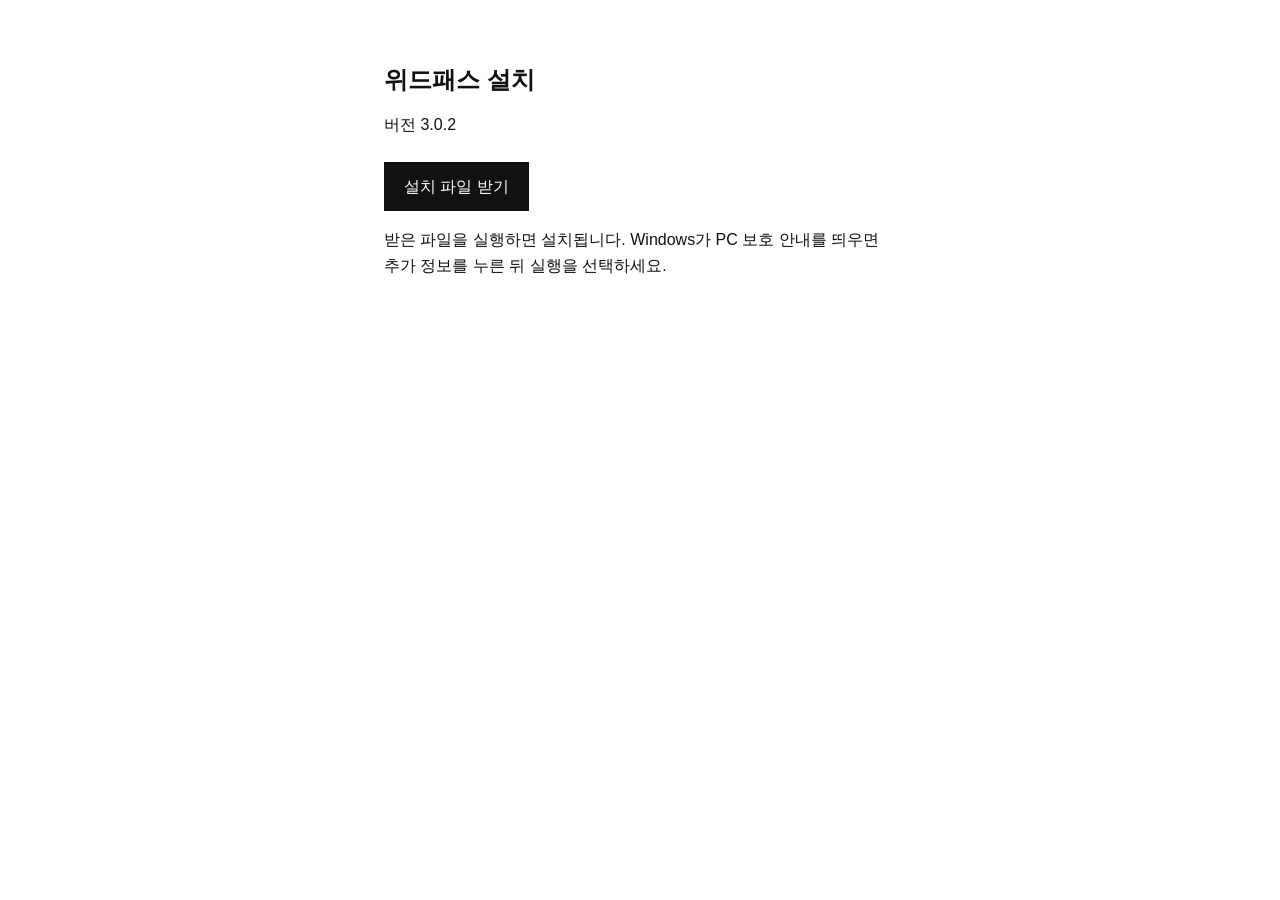
==== index.html @ 85d3529f "받는 사람은 설치 파일 버튼만 보게 한다. Co-authored-by: Cursor <cursoragent@cursor.com>" ====
<!DOCTYPE html>
<html lang="ko">
  <head>
    <meta charset="utf-8" />
    <meta name="viewport" content="width=device-width, initial-scale=1" />
    <title>위드패스 설치</title>
    <style>
      body {
        margin: 0;
        color: #111;
        background: #fff;
        font-family: "Malgun Gothic", sans-serif;
      }
      main {
        max-width: 32rem;
        margin: 4rem auto;
        padding: 0 1.25rem;
      }
      h1 {
        font-size: 1.5rem;
        font-weight: 700;
      }
      p {
        line-height: 1.6;
      }
      a.btn {
        display: inline-block;
        margin-top: 0.5rem;
        padding: 0.75rem 1.25rem;
        background: #111;
        color: #fff;
        text-decoration: none;
      }
    </style>
  </head>
  <body>
    <main>
      <h1>위드패스 설치</h1>
      <p id="ver">설치 파일을 확인하고 있습니다.</p>
      <p><a class="btn" id="download" hidden>설치 파일 받기</a></p>
      <p>
        받은 파일을 실행하면 설치됩니다. Windows가 PC 보호 안내를 띄우면 추가 정보를 누른 뒤
        실행을 선택하세요.
      </p>
    </main>
    <script>
      const fallback =
        "https://github.com/hee122086-del/weed-pass-releases/releases/download/v3.0.2/weed-pass-setup-3.0.2.exe";
      const link = document.getElementById("download");
      const ver = document.getElementById("ver");
      fetch("https://api.github.com/repos/hee122086-del/weed-pass-releases/releases/latest")
        .then((response) => response.json())
        .then((data) => {
          const exe = (data.assets || []).find((asset) => asset.name.toLowerCase().endsWith(".exe"));
          link.href = exe ? exe.browser_download_url : fallback;
          link.hidden = false;
          ver.textContent = data.tag_name
            ? "버전 " + data.tag_name.replace(/^v/, "")
            : "버전 3.0.2";
        })
        .catch(() => {
          link.href = fallback;
          link.hidden = false;
          ver.textContent = "버전 3.0.2";
        });
    </script>
  </body>
</html>
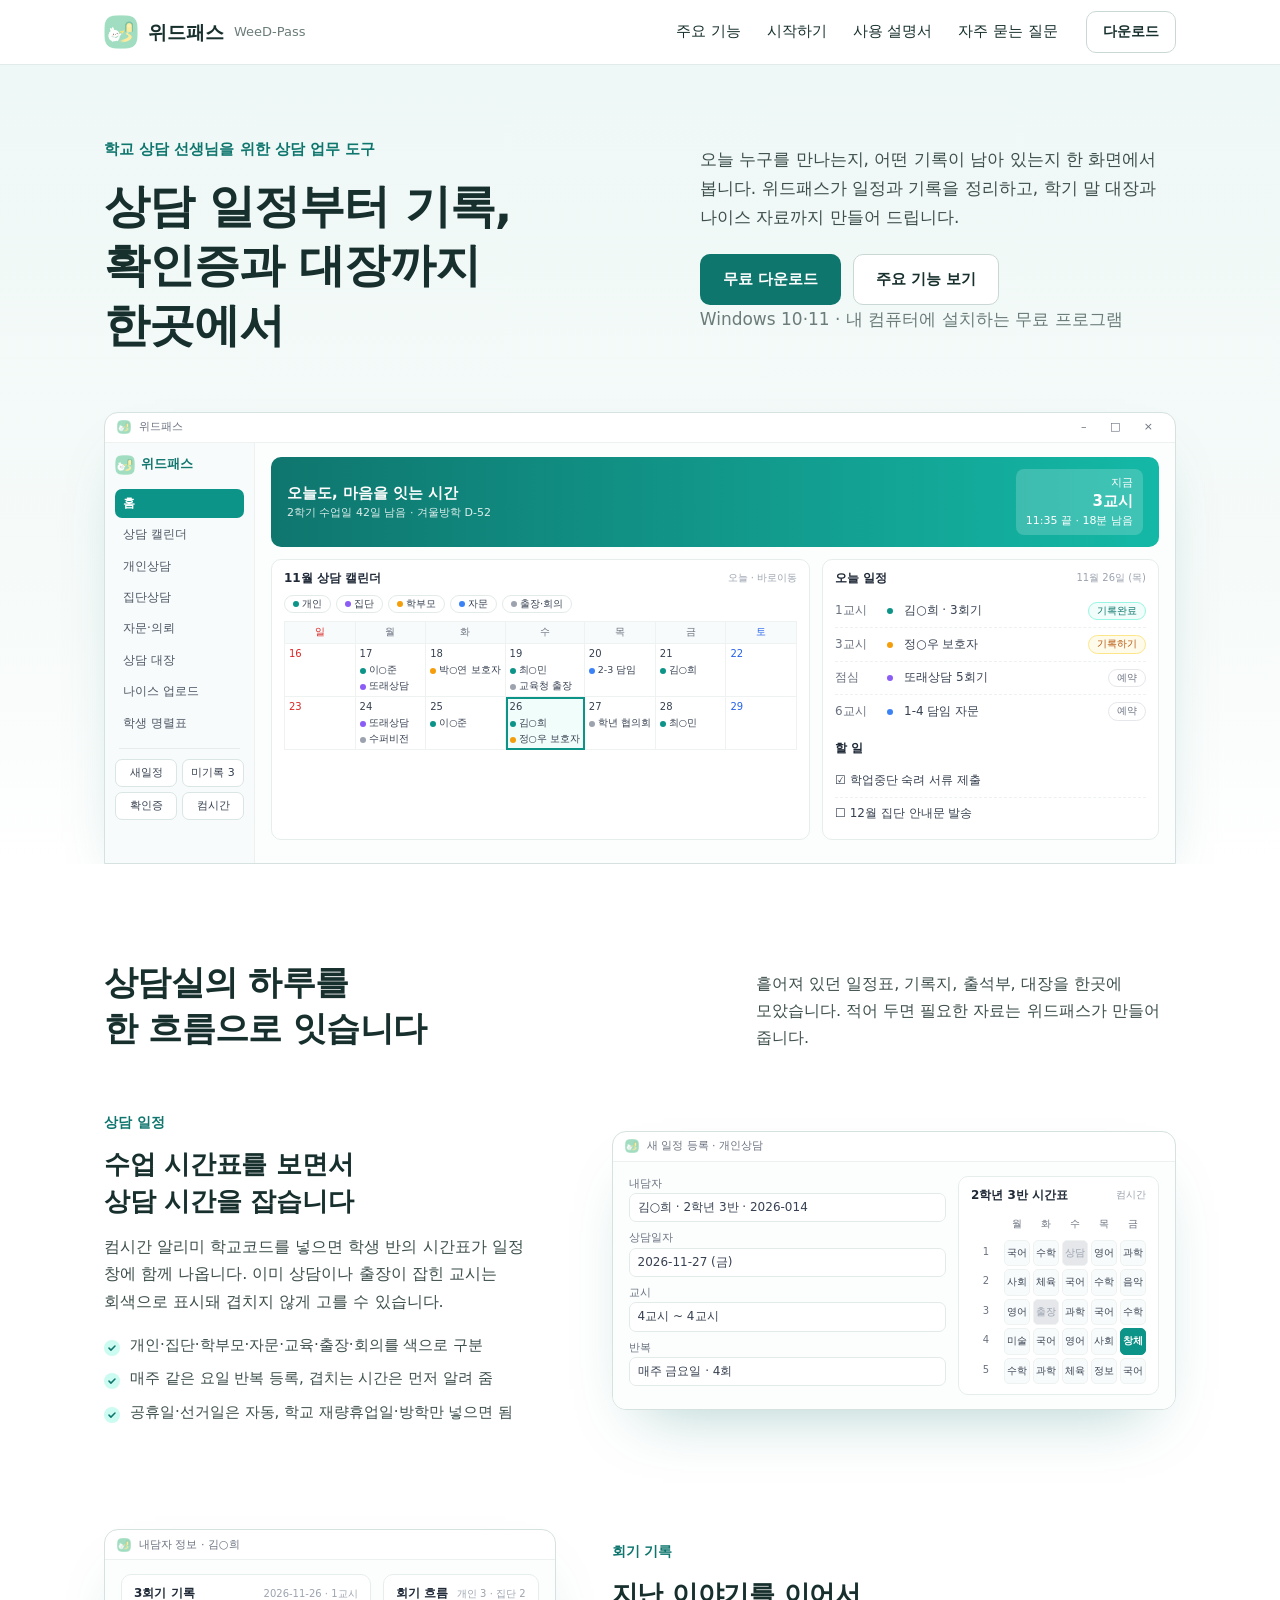
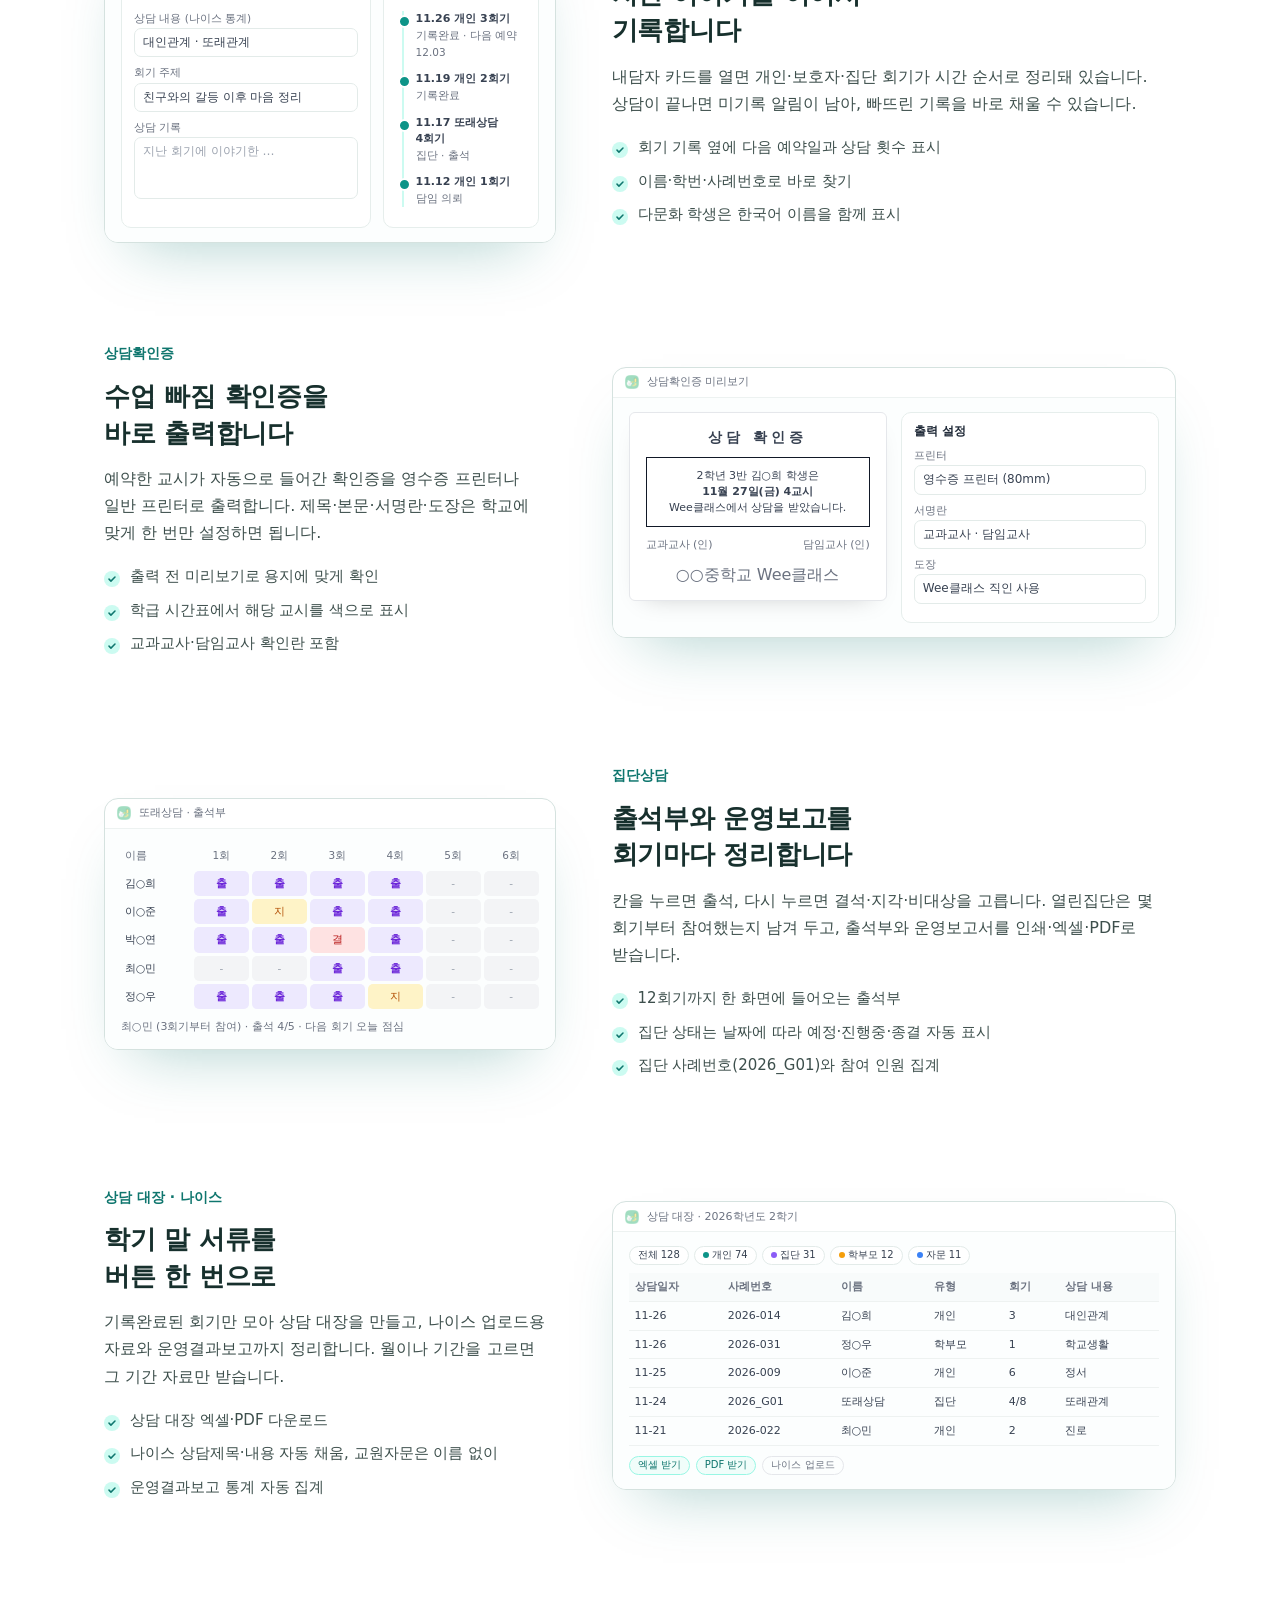
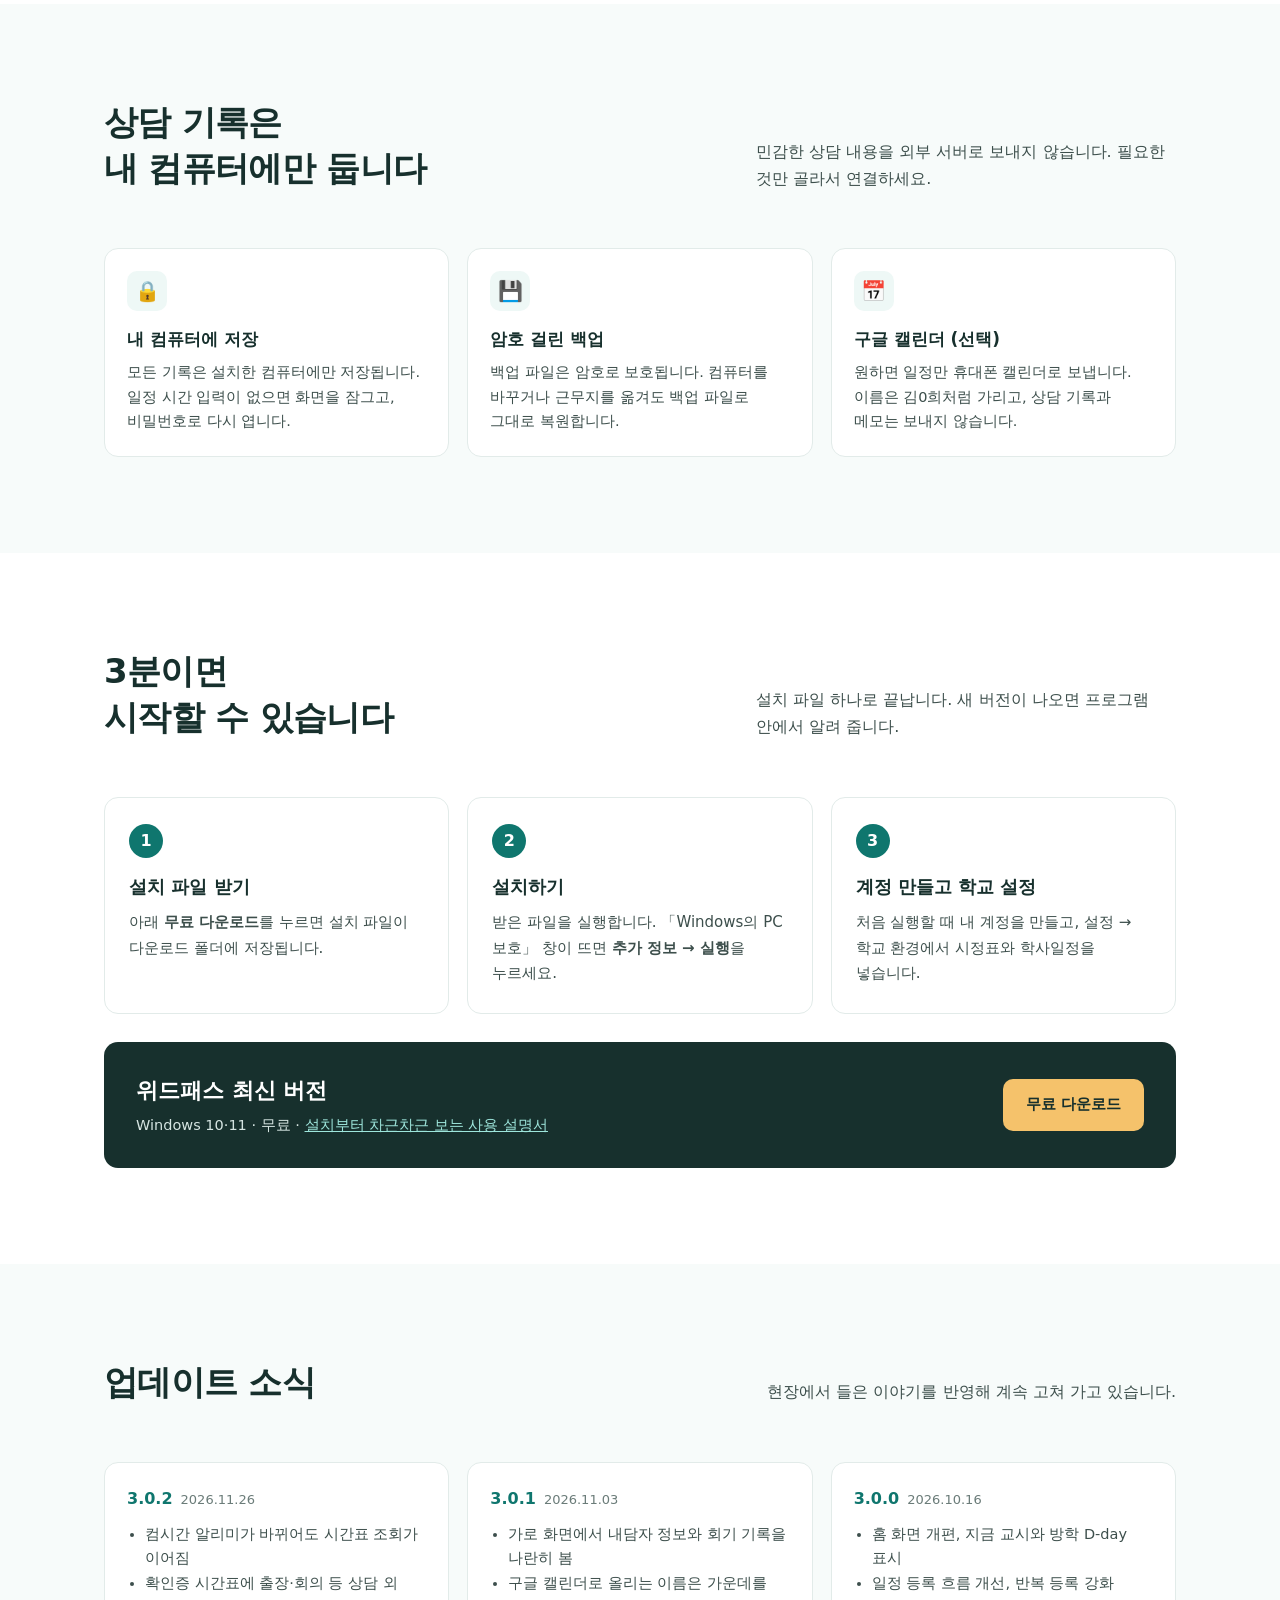
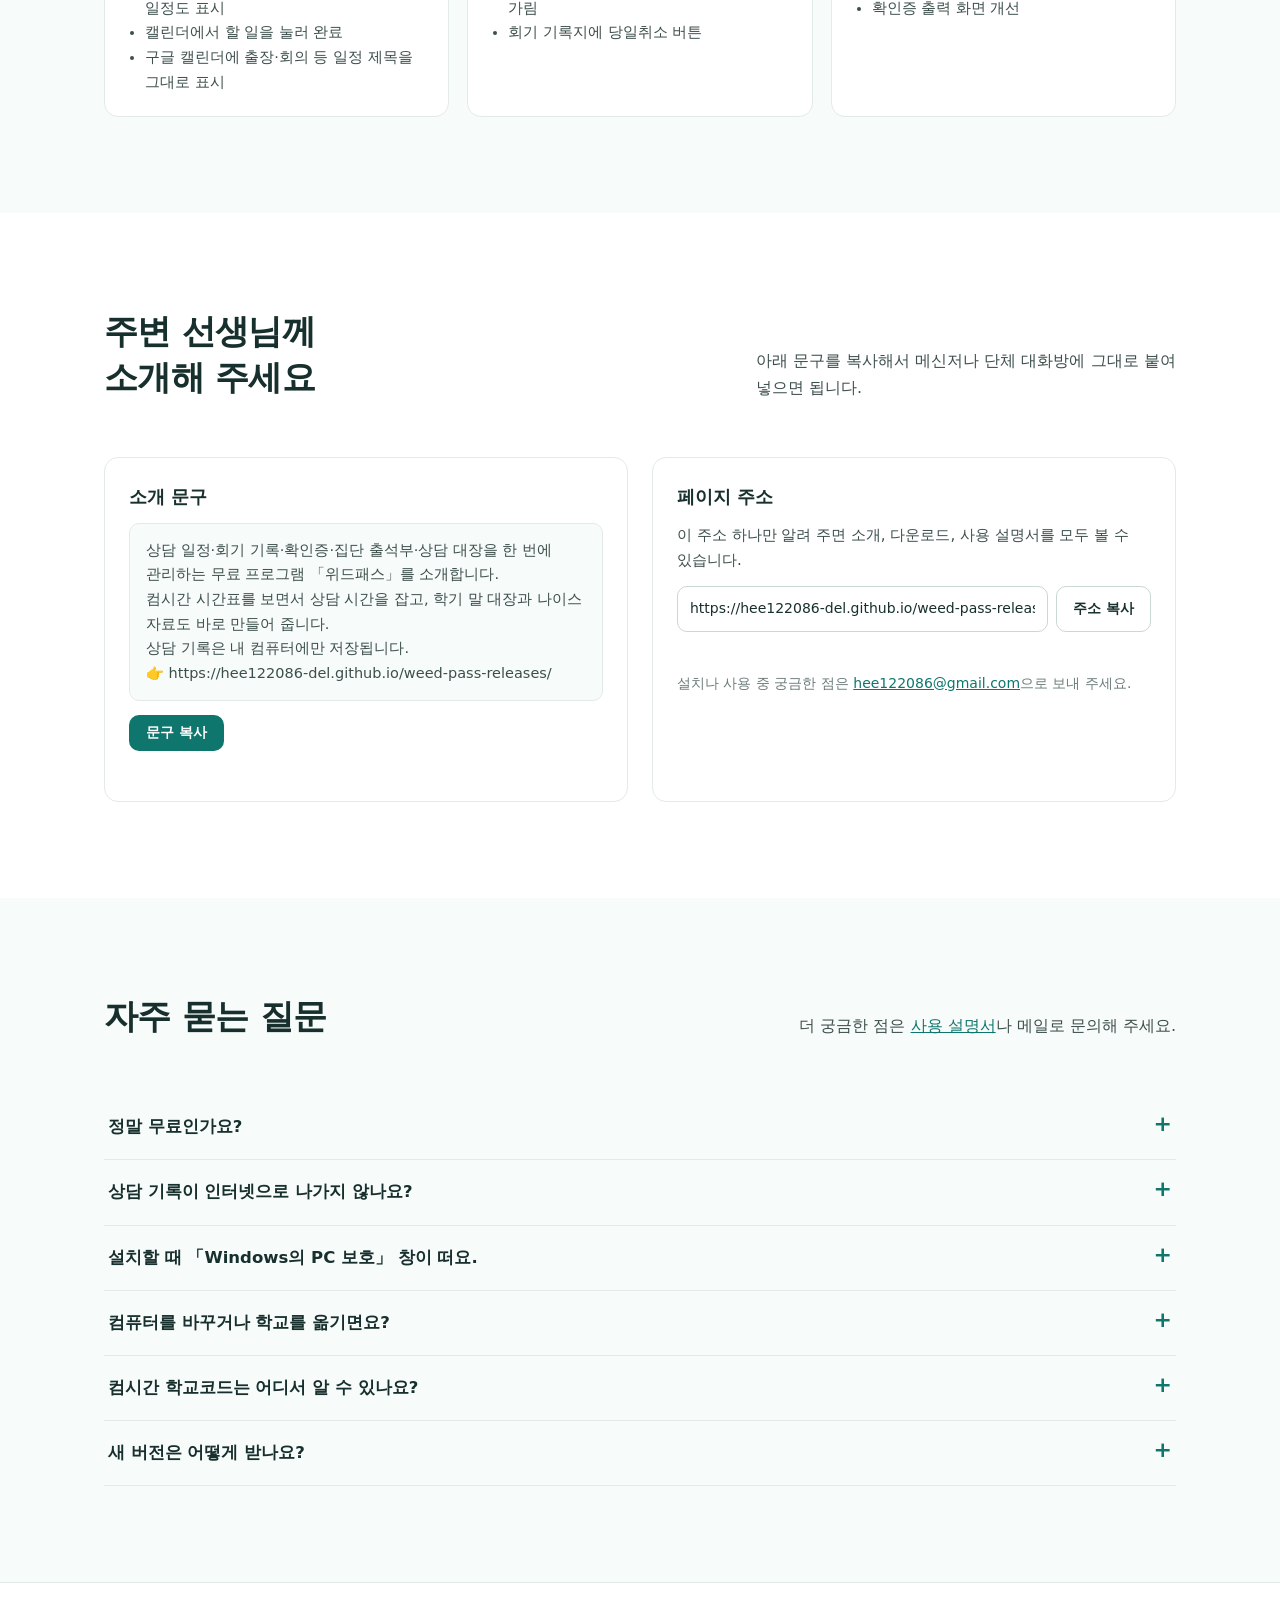
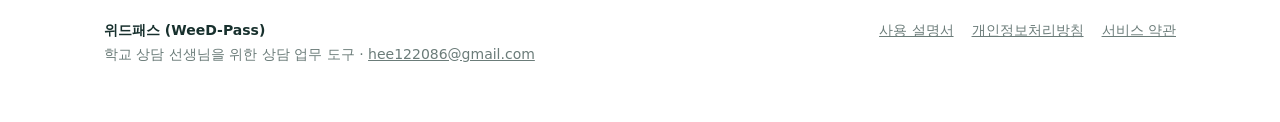
==== commit ae1d1428: "위드패스 소개 페이지와 사용 설명서 추가 주요 기능 소개, 시작하기, 최신 설치 파일 다운로드, 업데이트 소식, 홍보 문구 복사, 자주 묻는 질문을 담은 소개 페이지와 단계별 사용" ====
--- a/index.html
+++ b/index.html
@@ -3,66 +3,468 @@
   <head>
     <meta charset="utf-8" />
     <meta name="viewport" content="width=device-width, initial-scale=1" />
-    <title>위드패스 설치</title>
-    <style>
-      body {
-        margin: 0;
-        color: #111;
-        background: #fff;
-        font-family: "Malgun Gothic", sans-serif;
-      }
-      main {
-        max-width: 32rem;
-        margin: 4rem auto;
-        padding: 0 1.25rem;
-      }
-      h1 {
-        font-size: 1.5rem;
-        font-weight: 700;
-      }
-      p {
-        line-height: 1.6;
-      }
-      a.btn {
-        display: inline-block;
-        margin-top: 0.5rem;
-        padding: 0.75rem 1.25rem;
-        background: #111;
-        color: #fff;
-        text-decoration: none;
-      }
-    </style>
+    <title>위드패스 (WeeD-Pass) — 학교 상담 일정과 기록을 한곳에서</title>
+    <meta
+      name="description"
+      content="위드패스는 학교 상담 담당 교사를 위한 무료 데스크톱 프로그램입니다. 상담 일정, 회기 기록, 상담확인증, 집단상담 출석부, 상담 대장과 나이스 자료까지 내 컴퓨터에서 관리합니다."
+    />
+    <meta property="og:title" content="위드패스 — 학교 상담 일정과 기록을 한곳에서" />
+    <meta
+      property="og:description"
+      content="상담 일정부터 회기 기록, 확인증, 상담 대장까지. 학교 상담 선생님을 위한 무료 프로그램"
+    />
+    <meta property="og:image" content="assets/icon.png" />
+    <link rel="icon" href="assets/icon.png" />
+    <link rel="stylesheet" href="site.css" />
   </head>
   <body>
-    <main>
-      <h1>위드패스 설치</h1>
-      <p id="ver">설치 파일을 확인하고 있습니다.</p>
-      <p><a class="btn" id="download" hidden>설치 파일 받기</a></p>
-      <p>
-        받은 파일을 실행하면 설치됩니다. Windows가 PC 보호 안내를 띄우면 추가 정보를 누른 뒤
-        실행을 선택하세요.
-      </p>
-    </main>
-    <script>
-      const fallback =
-        "https://github.com/hee122086-del/weed-pass-releases/releases/download/v3.0.2/weed-pass-setup-3.0.2.exe";
-      const link = document.getElementById("download");
-      const ver = document.getElementById("ver");
-      fetch("https://api.github.com/repos/hee122086-del/weed-pass-releases/releases/latest")
-        .then((response) => response.json())
-        .then((data) => {
-          const exe = (data.assets || []).find((asset) => asset.name.toLowerCase().endsWith(".exe"));
-          link.href = exe ? exe.browser_download_url : fallback;
-          link.hidden = false;
-          ver.textContent = data.tag_name
-            ? "버전 " + data.tag_name.replace(/^v/, "")
-            : "버전 3.0.2";
-        })
-        .catch(() => {
-          link.href = fallback;
-          link.hidden = false;
-          ver.textContent = "버전 3.0.2";
-        });
-    </script>
+    <header class="nav">
+      <div class="wrap">
+        <a class="logo" href="#top"><img src="assets/icon.png" alt="" />위드패스 <small>WeeD-Pass</small></a>
+        <nav class="nav-links">
+          <a href="#features">주요 기능</a>
+          <a href="#start">시작하기</a>
+          <a href="guide.html">사용 설명서</a>
+          <a href="#faq">자주 묻는 질문</a>
+        </nav>
+        <a class="btn btn-line btn-sm" href="#start">다운로드</a>
+      </div>
+    </header>
+
+    <section class="hero" id="top">
+      <div class="wrap">
+        <div class="hero-grid">
+          <div>
+            <p class="eyebrow">학교 상담 선생님을 위한 상담 업무 도구</p>
+            <h1>상담 일정부터 기록,<br />확인증과 대장까지 한곳에서</h1>
+          </div>
+          <div class="hero-side">
+            <p>
+              오늘 누구를 만나는지, 어떤 기록이 남아 있는지 한 화면에서 봅니다. 위드패스가 일정과
+              기록을 정리하고, 학기 말 대장과 나이스 자료까지 만들어 드립니다.
+            </p>
+            <div class="hero-actions">
+              <a class="btn btn-primary js-download" href="#start">무료 다운로드</a>
+              <a class="btn btn-line" href="#features">주요 기능 보기</a>
+            </div>
+            <p class="hero-note"><span class="js-version">Windows 10·11</span> · 내 컴퓨터에 설치하는 무료 프로그램</p>
+          </div>
+        </div>
+
+        <div class="hero-shot">
+          <div class="window">
+            <div class="titlebar"><img src="assets/icon.png" alt="" />위드패스<span class="dots">– □ ×</span></div>
+            <div class="app">
+              <aside class="side">
+                <div class="brand"><img src="assets/icon.png" alt="" />위드패스</div>
+                <div class="item on">홈</div>
+                <div class="item">상담 캘린더</div>
+                <div class="item">개인상담</div>
+                <div class="item">집단상담</div>
+                <div class="item">자문·의뢰</div>
+                <div class="item">상담 대장</div>
+                <div class="item">나이스 업로드</div>
+                <div class="item">학생 명렬표</div>
+                <div class="sep"></div>
+                <div class="quick"><span>새일정</span><span>미기록 3</span><span>확인증</span><span>컴시간</span></div>
+              </aside>
+              <div class="main">
+                <div class="banner">
+                  <div>
+                    <b>오늘도, 마음을 잇는 시간</b>
+                    <div style="opacity: 0.85; font-size: 11px">2학기 수업일 42일 남음 · 겨울방학 D-52</div>
+                  </div>
+                  <div class="now">지금 <strong>3교시</strong>11:35 끝 · 18분 남음</div>
+                </div>
+                <div class="cols">
+                  <div class="card">
+                    <h4>11월 상담 캘린더 <small>오늘 · 바로이동</small></h4>
+                    <div class="chips">
+                      <span><i class="dot d-ind"></i>개인</span><span><i class="dot d-grp"></i>집단</span>
+                      <span><i class="dot d-par"></i>학부모</span><span><i class="dot d-con"></i>자문</span>
+                      <span><i class="dot d-etc"></i>출장·회의</span>
+                    </div>
+                    <div class="cal">
+                      <div class="head sun">일</div><div class="head">월</div><div class="head">화</div><div class="head">수</div><div class="head">목</div><div class="head">금</div><div class="head sat">토</div>
+                      <div class="sun">16</div>
+                      <div>17<span class="ev"><i class="dot d-ind"></i>이○준</span><span class="ev"><i class="dot d-grp"></i>또래상담</span></div>
+                      <div>18<span class="ev"><i class="dot d-par"></i>박○연 보호자</span></div>
+                      <div>19<span class="ev"><i class="dot d-ind"></i>최○민</span><span class="ev"><i class="dot d-etc"></i>교육청 출장</span></div>
+                      <div>20<span class="ev"><i class="dot d-con"></i>2-3 담임</span></div>
+                      <div>21<span class="ev"><i class="dot d-ind"></i>김○희</span></div>
+                      <div class="sat">22</div>
+                      <div class="sun">23</div>
+                      <div>24<span class="ev"><i class="dot d-grp"></i>또래상담</span><span class="ev"><i class="dot d-etc"></i>수퍼비전</span></div>
+                      <div>25<span class="ev"><i class="dot d-ind"></i>이○준</span></div>
+                      <div class="today">26<span class="ev"><i class="dot d-ind"></i>김○희</span><span class="ev"><i class="dot d-par"></i>정○우 보호자</span></div>
+                      <div>27<span class="ev"><i class="dot d-etc"></i>학년 협의회</span></div>
+                      <div>28<span class="ev"><i class="dot d-ind"></i>최○민</span></div>
+                      <div class="sat">29</div>
+                    </div>
+                  </div>
+                  <div class="card">
+                    <h4>오늘 일정 <small>11월 26일 (목)</small></h4>
+                    <ul class="list">
+                      <li><span class="time">1교시</span><i class="dot d-ind"></i>김○희 · 3회기<span class="tag done">기록완료</span></li>
+                      <li><span class="time">3교시</span><i class="dot d-par"></i>정○우 보호자<span class="tag todo">기록하기</span></li>
+                      <li><span class="time">점심</span><i class="dot d-grp"></i>또래상담 5회기<span class="tag plan">예약</span></li>
+                      <li><span class="time">6교시</span><i class="dot d-con"></i>1-4 담임 자문<span class="tag plan">예약</span></li>
+                    </ul>
+                    <h4 style="margin-top: 12px">할 일</h4>
+                    <ul class="list">
+                      <li>☑ 학업중단 숙려 서류 제출</li>
+                      <li>☐ 12월 집단 안내문 발송</li>
+                    </ul>
+                  </div>
+                </div>
+              </div>
+            </div>
+          </div>
+        </div>
+      </div>
+    </section>
+
+    <section class="section" id="features">
+      <div class="wrap">
+        <div class="section-head">
+          <h2>상담실의 하루를<br />한 흐름으로 잇습니다</h2>
+          <p>흩어져 있던 일정표, 기록지, 출석부, 대장을 한곳에 모았습니다. 적어 두면 필요한 자료는 위드패스가 만들어 줍니다.</p>
+        </div>
+
+        <div class="feature">
+          <div>
+            <span class="kicker">상담 일정</span>
+            <h3>수업 시간표를 보면서<br />상담 시간을 잡습니다</h3>
+            <p>컴시간 알리미 학교코드를 넣으면 학생 반의 시간표가 일정 창에 함께 나옵니다. 이미 상담이나 출장이 잡힌 교시는 회색으로 표시돼 겹치지 않게 고를 수 있습니다.</p>
+            <ul class="checks">
+              <li>개인·집단·학부모·자문·교육·출장·회의를 색으로 구분</li>
+              <li>매주 같은 요일 반복 등록, 겹치는 시간은 먼저 알려 줌</li>
+              <li>공휴일·선거일은 자동, 학교 재량휴업일·방학만 넣으면 됨</li>
+            </ul>
+          </div>
+          <div class="window rounded">
+            <div class="titlebar"><img src="assets/icon.png" alt="" />새 일정 등록 · 개인상담</div>
+            <div class="main">
+              <div class="cols">
+                <div>
+                  <div class="field"><label>내담자</label><div>김○희 · 2학년 3반 · 2026-014</div></div>
+                  <div class="field"><label>상담일자</label><div>2026-11-27 (금)</div></div>
+                  <div class="field"><label>교시</label><div>4교시 ~ 4교시</div></div>
+                  <div class="field"><label>반복</label><div>매주 금요일 · 4회</div></div>
+                </div>
+                <div class="card">
+                  <h4>2학년 3반 시간표 <small>컴시간</small></h4>
+                  <div class="tt">
+                    <div class="h"></div><div class="h">월</div><div class="h">화</div><div class="h">수</div><div class="h">목</div><div class="h">금</div>
+                    <div class="h">1</div><div>국어</div><div>수학</div><div class="busy">상담</div><div>영어</div><div>과학</div>
+                    <div class="h">2</div><div>사회</div><div>체육</div><div>국어</div><div>수학</div><div>음악</div>
+                    <div class="h">3</div><div>영어</div><div class="busy">출장</div><div>과학</div><div>국어</div><div>수학</div>
+                    <div class="h">4</div><div>미술</div><div>국어</div><div>영어</div><div>사회</div><div class="pick">창체</div>
+                    <div class="h">5</div><div>수학</div><div>과학</div><div>체육</div><div>정보</div><div>국어</div>
+                  </div>
+                </div>
+              </div>
+            </div>
+          </div>
+        </div>
+
+        <div class="feature flip">
+          <div>
+            <span class="kicker">회기 기록</span>
+            <h3>지난 이야기를 이어서<br />기록합니다</h3>
+            <p>내담자 카드를 열면 개인·보호자·집단 회기가 시간 순서로 정리돼 있습니다. 상담이 끝나면 미기록 알림이 남아, 빠뜨린 기록을 바로 채울 수 있습니다.</p>
+            <ul class="checks">
+              <li>회기 기록 옆에 다음 예약일과 상담 횟수 표시</li>
+              <li>이름·학번·사례번호로 바로 찾기</li>
+              <li>다문화 학생은 한국어 이름을 함께 표시</li>
+            </ul>
+          </div>
+          <div class="window rounded">
+            <div class="titlebar"><img src="assets/icon.png" alt="" />내담자 정보 · 김○희</div>
+            <div class="main">
+              <div class="cols">
+                <div class="card">
+                  <h4>3회기 기록 <small>2026-11-26 · 1교시</small></h4>
+                  <div class="field"><label>상담 내용 (나이스 통계)</label><div>대인관계 · 또래관계</div></div>
+                  <div class="field"><label>회기 주제</label><div>친구와의 갈등 이후 마음 정리</div></div>
+                  <div class="field"><label>상담 기록</label><div class="tall">지난 회기에 이야기한 …</div></div>
+                </div>
+                <div class="card">
+                  <h4>회기 흐름 <small>개인 3 · 집단 2</small></h4>
+                  <div class="timeline">
+                    <div><b>11.26 개인 3회기</b><span>기록완료 · 다음 예약 12.03</span></div>
+                    <div><b>11.19 개인 2회기</b><span>기록완료</span></div>
+                    <div><b>11.17 또래상담 4회기</b><span>집단 · 출석</span></div>
+                    <div><b>11.12 개인 1회기</b><span>담임 의뢰</span></div>
+                  </div>
+                </div>
+              </div>
+            </div>
+          </div>
+        </div>
+
+        <div class="feature">
+          <div>
+            <span class="kicker">상담확인증</span>
+            <h3>수업 빠짐 확인증을<br />바로 출력합니다</h3>
+            <p>예약한 교시가 자동으로 들어간 확인증을 영수증 프린터나 일반 프린터로 출력합니다. 제목·본문·서명란·도장은 학교에 맞게 한 번만 설정하면 됩니다.</p>
+            <ul class="checks">
+              <li>출력 전 미리보기로 용지에 맞게 확인</li>
+              <li>학급 시간표에서 해당 교시를 색으로 표시</li>
+              <li>교과교사·담임교사 확인란 포함</li>
+            </ul>
+          </div>
+          <div class="window rounded">
+            <div class="titlebar"><img src="assets/icon.png" alt="" />상담확인증 미리보기</div>
+            <div class="main" style="display: grid; grid-template-columns: 1fr 1fr; gap: 14px; align-items: start">
+              <div class="slip">
+                <h5>상담 확인증</h5>
+                <div class="box">2학년 3반 김○희 학생은<br /><b>11월 27일(금) 4교시</b><br />Wee클래스에서 상담을 받았습니다.</div>
+                <div class="sign"><span>교과교사 (인)</span><span>담임교사 (인)</span></div>
+                <p style="margin: 10px 0 0; text-align: center; color: #6b7280">○○중학교 Wee클래스</p>
+              </div>
+              <div class="card">
+                <h4>출력 설정</h4>
+                <div class="field"><label>프린터</label><div>영수증 프린터 (80mm)</div></div>
+                <div class="field"><label>서명란</label><div>교과교사 · 담임교사</div></div>
+                <div class="field"><label>도장</label><div>Wee클래스 직인 사용</div></div>
+              </div>
+            </div>
+          </div>
+        </div>
+
+        <div class="feature flip">
+          <div>
+            <span class="kicker">집단상담</span>
+            <h3>출석부와 운영보고를<br />회기마다 정리합니다</h3>
+            <p>칸을 누르면 출석, 다시 누르면 결석·지각·비대상을 고릅니다. 열린집단은 몇 회기부터 참여했는지 남겨 두고, 출석부와 운영보고서를 인쇄·엑셀·PDF로 받습니다.</p>
+            <ul class="checks">
+              <li>12회기까지 한 화면에 들어오는 출석부</li>
+              <li>집단 상태는 날짜에 따라 예정·진행중·종결 자동 표시</li>
+              <li>집단 사례번호(2026_G01)와 참여 인원 집계</li>
+            </ul>
+          </div>
+          <div class="window rounded">
+            <div class="titlebar"><img src="assets/icon.png" alt="" />또래상담 · 출석부</div>
+            <div class="main">
+              <div class="att">
+                <div class="n hd">이름</div><div class="hd">1회</div><div class="hd">2회</div><div class="hd">3회</div><div class="hd">4회</div><div class="hd">5회</div><div class="hd">6회</div>
+                <div class="n">김○희</div><div class="o">출</div><div class="o">출</div><div class="o">출</div><div class="o">출</div><div class="e">-</div><div class="e">-</div>
+                <div class="n">이○준</div><div class="o">출</div><div class="l">지</div><div class="o">출</div><div class="o">출</div><div class="e">-</div><div class="e">-</div>
+                <div class="n">박○연</div><div class="o">출</div><div class="o">출</div><div class="x">결</div><div class="o">출</div><div class="e">-</div><div class="e">-</div>
+                <div class="n">최○민</div><div class="e">-</div><div class="e">-</div><div class="o">출</div><div class="o">출</div><div class="e">-</div><div class="e">-</div>
+                <div class="n">정○우</div><div class="o">출</div><div class="o">출</div><div class="o">출</div><div class="l">지</div><div class="e">-</div><div class="e">-</div>
+              </div>
+              <p style="margin: 10px 0 0; color: #6b7280; font-size: 11px">최○민 (3회기부터 참여) · 출석 4/5 · 다음 회기 오늘 점심</p>
+            </div>
+          </div>
+        </div>
+
+        <div class="feature">
+          <div>
+            <span class="kicker">상담 대장 · 나이스</span>
+            <h3>학기 말 서류를<br />버튼 한 번으로</h3>
+            <p>기록완료된 회기만 모아 상담 대장을 만들고, 나이스 업로드용 자료와 운영결과보고까지 정리합니다. 월이나 기간을 고르면 그 기간 자료만 받습니다.</p>
+            <ul class="checks">
+              <li>상담 대장 엑셀·PDF 다운로드</li>
+              <li>나이스 상담제목·내용 자동 채움, 교원자문은 이름 없이</li>
+              <li>운영결과보고 통계 자동 집계</li>
+            </ul>
+          </div>
+          <div class="window rounded">
+            <div class="titlebar"><img src="assets/icon.png" alt="" />상담 대장 · 2026학년도 2학기</div>
+            <div class="main">
+              <div class="chips"><span>전체 128</span><span><i class="dot d-ind"></i>개인 74</span><span><i class="dot d-grp"></i>집단 31</span><span><i class="dot d-par"></i>학부모 12</span><span><i class="dot d-con"></i>자문 11</span></div>
+              <table class="table">
+                <thead><tr><th>상담일자</th><th>사례번호</th><th>이름</th><th>유형</th><th>회기</th><th>상담 내용</th></tr></thead>
+                <tbody>
+                  <tr><td>11-26</td><td>2026-014</td><td>김○희</td><td>개인</td><td>3</td><td>대인관계</td></tr>
+                  <tr><td>11-26</td><td>2026-031</td><td>정○우</td><td>학부모</td><td>1</td><td>학교생활</td></tr>
+                  <tr><td>11-25</td><td>2026-009</td><td>이○준</td><td>개인</td><td>6</td><td>정서</td></tr>
+                  <tr><td>11-24</td><td>2026_G01</td><td>또래상담</td><td>집단</td><td>4/8</td><td>또래관계</td></tr>
+                  <tr><td>11-21</td><td>2026-022</td><td>최○민</td><td>개인</td><td>2</td><td>진로</td></tr>
+                </tbody>
+              </table>
+              <div style="display: flex; gap: 6px; margin-top: 10px">
+                <span class="tag done" style="margin: 0">엑셀 받기</span><span class="tag done" style="margin: 0">PDF 받기</span><span class="tag plan" style="margin: 0">나이스 업로드</span>
+              </div>
+            </div>
+          </div>
+        </div>
+      </div>
+    </section>
+
+    <section class="section alt">
+      <div class="wrap">
+        <div class="section-head">
+          <h2>상담 기록은<br />내 컴퓨터에만 둡니다</h2>
+          <p>민감한 상담 내용을 외부 서버로 보내지 않습니다. 필요한 것만 골라서 연결하세요.</p>
+        </div>
+        <div class="mini-grid">
+          <div class="mini">
+            <div class="ico">🔒</div>
+            <h4>내 컴퓨터에 저장</h4>
+            <p>모든 기록은 설치한 컴퓨터에만 저장됩니다. 일정 시간 입력이 없으면 화면을 잠그고, 비밀번호로 다시 엽니다.</p>
+          </div>
+          <div class="mini">
+            <div class="ico">💾</div>
+            <h4>암호 걸린 백업</h4>
+            <p>백업 파일은 암호로 보호됩니다. 컴퓨터를 바꾸거나 근무지를 옮겨도 백업 파일로 그대로 복원합니다.</p>
+          </div>
+          <div class="mini">
+            <div class="ico">📅</div>
+            <h4>구글 캘린더 (선택)</h4>
+            <p>원하면 일정만 휴대폰 캘린더로 보냅니다. 이름은 김0희처럼 가리고, 상담 기록과 메모는 보내지 않습니다.</p>
+          </div>
+        </div>
+      </div>
+    </section>
+
+    <section class="section" id="start">
+      <div class="wrap">
+        <div class="section-head">
+          <h2>3분이면<br />시작할 수 있습니다</h2>
+          <p>설치 파일 하나로 끝납니다. 새 버전이 나오면 프로그램 안에서 알려 줍니다.</p>
+        </div>
+        <div class="steps">
+          <div class="step">
+            <h4>설치 파일 받기</h4>
+            <p>아래 <b>무료 다운로드</b>를 누르면 설치 파일이 다운로드 폴더에 저장됩니다.</p>
+          </div>
+          <div class="step">
+            <h4>설치하기</h4>
+            <p>받은 파일을 실행합니다. 「Windows의 PC 보호」 창이 뜨면 <b>추가 정보 → 실행</b>을 누르세요.</p>
+          </div>
+          <div class="step">
+            <h4>계정 만들고 학교 설정</h4>
+            <p>처음 실행할 때 내 계정을 만들고, 설정 → 학교 환경에서 시정표와 학사일정을 넣습니다.</p>
+          </div>
+        </div>
+        <div class="download-box">
+          <div>
+            <h3>위드패스 <span class="js-version-only">최신 버전</span></h3>
+            <p>Windows 10·11 · 무료 · <a href="guide.html" style="color: #9ee6dc">설치부터 차근차근 보는 사용 설명서</a></p>
+          </div>
+          <a class="btn btn-primary js-download" href="#">무료 다운로드</a>
+        </div>
+      </div>
+    </section>
+
+    <section class="section alt">
+      <div class="wrap">
+        <div class="section-head">
+          <h2>업데이트 소식</h2>
+          <p>현장에서 들은 이야기를 반영해 계속 고쳐 가고 있습니다.</p>
+        </div>
+        <div class="news">
+          <article>
+            <span class="ver">3.0.2</span><time>2026.11.26</time>
+            <ul>
+              <li>컴시간 알리미가 바뀌어도 시간표 조회가 이어짐</li>
+              <li>확인증 시간표에 출장·회의 등 상담 외 일정도 표시</li>
+              <li>캘린더에서 할 일을 눌러 완료</li>
+              <li>구글 캘린더에 출장·회의 등 일정 제목을 그대로 표시</li>
+            </ul>
+          </article>
+          <article>
+            <span class="ver">3.0.1</span><time>2026.11.03</time>
+            <ul>
+              <li>가로 화면에서 내담자 정보와 회기 기록을 나란히 봄</li>
+              <li>구글 캘린더로 올리는 이름은 가운데를 가림</li>
+              <li>회기 기록지에 당일취소 버튼</li>
+            </ul>
+          </article>
+          <article>
+            <span class="ver">3.0.0</span><time>2026.10.16</time>
+            <ul>
+              <li>홈 화면 개편, 지금 교시와 방학 D-day 표시</li>
+              <li>일정 등록 흐름 개선, 반복 등록 강화</li>
+              <li>확인증 출력 화면 개선</li>
+            </ul>
+          </article>
+        </div>
+      </div>
+    </section>
+
+    <section class="section" id="share">
+      <div class="wrap">
+        <div class="section-head">
+          <h2>주변 선생님께<br />소개해 주세요</h2>
+          <p>아래 문구를 복사해서 메신저나 단체 대화방에 그대로 붙여 넣으면 됩니다.</p>
+        </div>
+        <div class="share">
+          <div class="share-card">
+            <h4>소개 문구</h4>
+            <div class="share-text" id="shareText">상담 일정·회기 기록·확인증·집단 출석부·상담 대장을 한 번에 관리하는 무료 프로그램 「위드패스」를 소개합니다.
+컴시간 시간표를 보면서 상담 시간을 잡고, 학기 말 대장과 나이스 자료도 바로 만들어 줍니다.
+상담 기록은 내 컴퓨터에만 저장됩니다.
+👉 https://hee122086-del.github.io/weed-pass-releases/</div>
+            <button class="btn btn-primary btn-sm" type="button" data-copy="shareText">문구 복사</button>
+            <div class="copied" id="copiedText"></div>
+          </div>
+          <div class="share-card">
+            <h4>페이지 주소</h4>
+            <p style="margin: 0 0 12px; font-size: 15px">이 주소 하나만 알려 주면 소개, 다운로드, 사용 설명서를 모두 볼 수 있습니다.</p>
+            <div class="link-row">
+              <input id="shareLink" readonly value="https://hee122086-del.github.io/weed-pass-releases/" />
+              <button class="btn btn-line btn-sm" type="button" data-copy="shareLink">주소 복사</button>
+            </div>
+            <div class="copied" id="copiedLink"></div>
+            <p style="margin: 14px 0 0; font-size: 14px; color: var(--muted)">설치나 사용 중 궁금한 점은 <a href="mailto:hee122086@gmail.com">hee122086@gmail.com</a>으로 보내 주세요.</p>
+          </div>
+        </div>
+      </div>
+    </section>
+
+    <section class="section alt" id="faq">
+      <div class="wrap">
+        <div class="section-head">
+          <h2>자주 묻는 질문</h2>
+          <p>더 궁금한 점은 <a href="guide.html">사용 설명서</a>나 메일로 문의해 주세요.</p>
+        </div>
+        <div class="faq">
+          <details>
+            <summary>정말 무료인가요?</summary>
+            <p>네. 학교 상담 업무에 쓰도록 만든 프로그램이며 비용을 받지 않습니다.</p>
+          </details>
+          <details>
+            <summary>상담 기록이 인터넷으로 나가지 않나요?</summary>
+            <p>상담 기록은 설치한 컴퓨터에만 저장됩니다. 인터넷을 쓰는 기능은 컴시간 시간표 조회, 공휴일 불러오기, 업데이트 확인, 그리고 직접 켠 경우의 구글 캘린더 일정 내보내기뿐입니다. 구글 캘린더에는 가린 이름과 날짜·시간만 올라갑니다.</p>
+          </details>
+          <details>
+            <summary>설치할 때 「Windows의 PC 보호」 창이 떠요.</summary>
+            <p>개인이 만든 프로그램이라 처음에 나오는 안내입니다. <b>추가 정보</b>를 누른 뒤 <b>실행</b>을 누르면 설치됩니다.</p>
+          </details>
+          <details>
+            <summary>컴퓨터를 바꾸거나 학교를 옮기면요?</summary>
+            <p>설정 → 데이터 백업에서 백업 파일을 저장해 두고, 새 컴퓨터에 위드패스를 설치한 뒤 같은 메뉴에서 복원하면 됩니다. 백업 파일을 만들 때 정한 암호가 필요합니다.</p>
+          </details>
+          <details>
+            <summary>컴시간 학교코드는 어디서 알 수 있나요?</summary>
+            <p>컴시간 알리미의 교사용 학교코드이며 나이스 학교코드와 다릅니다. 학교 시간표 담당(일과계) 선생님께 문의해 주세요. 코드가 없어도 교시를 직접 골라 예약과 확인증 출력은 할 수 있습니다.</p>
+          </details>
+          <details>
+            <summary>새 버전은 어떻게 받나요?</summary>
+            <p>위드패스를 켜면 새 버전이 있는지 확인해서 알려 줍니다. 안내에 따라 받으면 기록은 그대로 두고 프로그램만 바뀝니다.</p>
+          </details>
+        </div>
+      </div>
+    </section>
+
+    <footer class="foot">
+      <div class="wrap">
+        <div>
+          <b style="color: var(--ink)">위드패스 (WeeD-Pass)</b><br />
+          학교 상담 선생님을 위한 상담 업무 도구 · <a href="mailto:hee122086@gmail.com">hee122086@gmail.com</a>
+        </div>
+        <nav>
+          <a href="guide.html">사용 설명서</a>
+          <a href="privacy.html">개인정보처리방침</a>
+          <a href="terms.html">서비스 약관</a>
+        </nav>
+      </div>
+    </footer>
+
+    <script src="download.js"></script>
   </body>
 </html>
--- a/site.css
+++ b/site.css
@@ -0,0 +1,1197 @@
+:root {
+  --ink: #17302d;
+  --body: #3d4f4c;
+  --muted: #6b7c79;
+  --line: #e2ebe9;
+  --soft: #eef8f6;
+  --brand: #0f766e;
+  --brand-600: #0d9488;
+  --brand-100: #ccfbf1;
+  --accent: #f5c26b;
+  --radius: 14px;
+}
+
+* {
+  box-sizing: border-box;
+}
+
+html {
+  scroll-behavior: smooth;
+  scroll-padding-top: 76px;
+}
+
+body {
+  margin: 0;
+  color: var(--body);
+  background: #fff;
+  font-family: 'Pretendard', 'Malgun Gothic', 'Apple SD Gothic Neo', system-ui, sans-serif;
+  line-height: 1.7;
+  word-break: keep-all;
+  -webkit-font-smoothing: antialiased;
+}
+
+img {
+  max-width: 100%;
+  display: block;
+}
+
+a {
+  color: var(--brand);
+}
+
+.wrap {
+  width: 100%;
+  max-width: 1120px;
+  margin: 0 auto;
+  padding: 0 24px;
+}
+
+/* 상단 메뉴 */
+.nav {
+  position: sticky;
+  top: 0;
+  z-index: 20;
+  background: rgba(255, 255, 255, 0.94);
+  backdrop-filter: blur(8px);
+  border-bottom: 1px solid var(--line);
+}
+
+.nav .wrap {
+  display: flex;
+  align-items: center;
+  gap: 28px;
+  height: 64px;
+}
+
+.logo {
+  display: flex;
+  align-items: center;
+  gap: 10px;
+  color: var(--ink);
+  font-weight: 800;
+  font-size: 19px;
+  text-decoration: none;
+}
+
+.logo img {
+  width: 34px;
+  height: 34px;
+}
+
+.logo small {
+  color: var(--muted);
+  font-weight: 500;
+  font-size: 13px;
+}
+
+.nav-links {
+  display: flex;
+  gap: 26px;
+  margin-left: auto;
+}
+
+.nav-links a {
+  color: var(--ink);
+  font-size: 15px;
+  text-decoration: none;
+}
+
+.nav-links a:hover {
+  color: var(--brand);
+}
+
+.btn {
+  display: inline-flex;
+  align-items: center;
+  justify-content: center;
+  gap: 8px;
+  border-radius: 10px;
+  padding: 12px 22px;
+  font-weight: 700;
+  font-size: 15px;
+  text-decoration: none;
+  border: 1px solid transparent;
+  cursor: pointer;
+  font-family: inherit;
+}
+
+.btn-primary {
+  background: var(--brand);
+  color: #fff;
+}
+
+.btn-primary:hover {
+  background: #0b5f59;
+}
+
+.btn-line {
+  border-color: #c9d8d5;
+  color: var(--ink);
+  background: #fff;
+}
+
+.btn-line:hover {
+  border-color: var(--brand);
+  color: var(--brand);
+}
+
+.btn-sm {
+  padding: 8px 16px;
+  font-size: 14px;
+}
+
+/* 첫 화면 */
+.hero {
+  background: linear-gradient(180deg, var(--soft) 0%, #f7fbfa 70%, #fff 100%);
+  padding: 72px 0 0;
+  overflow: hidden;
+}
+
+.hero-grid {
+  display: grid;
+  grid-template-columns: 1.15fr 1fr;
+  gap: 48px;
+  align-items: end;
+}
+
+.eyebrow {
+  margin: 0 0 14px;
+  color: var(--brand);
+  font-weight: 700;
+  font-size: 15px;
+}
+
+.hero h1 {
+  margin: 0;
+  color: var(--ink);
+  font-size: 46px;
+  line-height: 1.3;
+  letter-spacing: -0.02em;
+}
+
+.hero-side p {
+  margin: 0 0 22px;
+  font-size: 17px;
+}
+
+.hero-actions {
+  display: flex;
+  gap: 12px;
+  flex-wrap: wrap;
+  align-items: center;
+}
+
+.hero-note {
+  margin: 14px 0 0;
+  font-size: 14px;
+  color: var(--muted);
+}
+
+.hero-shot {
+  margin-top: 56px;
+}
+
+/* 앱 화면 그림 */
+.window {
+  background: #fff;
+  border: 1px solid #d5e2df;
+  border-radius: 14px 14px 0 0;
+  box-shadow: 0 30px 60px -30px rgba(15, 118, 110, 0.35);
+  overflow: hidden;
+  font-size: 12px;
+  color: #374151;
+  line-height: 1.45;
+}
+
+.window.rounded {
+  border-radius: 14px;
+}
+
+.titlebar {
+  display: flex;
+  align-items: center;
+  gap: 8px;
+  height: 30px;
+  padding: 0 12px;
+  border-bottom: 1px solid #edf2f1;
+  color: #6b7280;
+  font-size: 11px;
+}
+
+.titlebar img {
+  width: 14px;
+  height: 14px;
+}
+
+.titlebar .dots {
+  margin-left: auto;
+  letter-spacing: 10px;
+}
+
+.app {
+  display: grid;
+  grid-template-columns: 150px 1fr;
+  min-height: 420px;
+}
+
+.app.compact {
+  grid-template-columns: 1fr;
+  min-height: 0;
+}
+
+.side {
+  background: #f8fbfb;
+  border-right: 1px solid #edf2f1;
+  padding: 12px 10px;
+}
+
+.side .brand {
+  display: flex;
+  align-items: center;
+  gap: 6px;
+  margin-bottom: 14px;
+  font-weight: 800;
+  color: var(--brand);
+  font-size: 13px;
+}
+
+.side .brand img {
+  width: 20px;
+  height: 20px;
+}
+
+.side .item {
+  padding: 6px 8px;
+  border-radius: 7px;
+  margin-bottom: 2px;
+  color: #4b5563;
+}
+
+.side .item.on {
+  background: var(--brand-600);
+  color: #fff;
+  font-weight: 700;
+}
+
+.side .sep {
+  height: 1px;
+  background: #e5eceb;
+  margin: 10px 4px;
+}
+
+.side .quick {
+  display: grid;
+  grid-template-columns: 1fr 1fr;
+  gap: 5px;
+}
+
+.side .quick span {
+  border: 1px solid #d9e6e3;
+  background: #fff;
+  border-radius: 7px;
+  padding: 5px 0;
+  text-align: center;
+  font-size: 11px;
+}
+
+.main {
+  padding: 14px 16px;
+  background: #fcfefe;
+}
+
+.banner {
+  display: flex;
+  align-items: center;
+  justify-content: space-between;
+  gap: 12px;
+  background: linear-gradient(90deg, #0f766e, #14b8a6);
+  color: #fff;
+  border-radius: 10px;
+  padding: 12px 16px;
+  margin-bottom: 12px;
+}
+
+.banner b {
+  font-size: 15px;
+}
+
+.banner .now {
+  background: rgba(255, 255, 255, 0.18);
+  border-radius: 8px;
+  padding: 6px 10px;
+  text-align: right;
+  font-size: 11px;
+}
+
+.banner .now strong {
+  display: block;
+  font-size: 15px;
+}
+
+.cols {
+  display: grid;
+  grid-template-columns: 1.6fr 1fr;
+  gap: 12px;
+}
+
+.card {
+  background: #fff;
+  border: 1px solid #e6eeec;
+  border-radius: 10px;
+  padding: 10px 12px;
+}
+
+.card h4 {
+  margin: 0 0 8px;
+  font-size: 12px;
+  color: #1f2937;
+  display: flex;
+  justify-content: space-between;
+  align-items: center;
+}
+
+.card h4 small {
+  color: #9ca3af;
+  font-weight: 500;
+}
+
+.cal {
+  display: grid;
+  grid-template-columns: repeat(7, 1fr);
+  border-top: 1px solid #eef2f1;
+  border-left: 1px solid #eef2f1;
+}
+
+.cal div {
+  border-right: 1px solid #eef2f1;
+  border-bottom: 1px solid #eef2f1;
+  min-height: 46px;
+  padding: 3px 4px;
+  font-size: 10px;
+}
+
+.cal .head {
+  min-height: 0;
+  text-align: center;
+  color: #6b7280;
+  background: #f8fbfb;
+}
+
+.cal .sun {
+  color: #dc2626;
+}
+
+.cal .sat {
+  color: #2563eb;
+}
+
+.cal .today {
+  background: #f0fdfa;
+  outline: 2px solid var(--brand-600);
+  outline-offset: -2px;
+}
+
+.cal .ev {
+  display: block;
+  margin-top: 2px;
+  white-space: nowrap;
+  overflow: hidden;
+  text-overflow: ellipsis;
+  font-size: 9.5px;
+}
+
+.dot {
+  display: inline-block;
+  width: 6px;
+  height: 6px;
+  border-radius: 50%;
+  margin-right: 3px;
+  vertical-align: middle;
+}
+
+.d-ind {
+  background: #0d9488;
+}
+
+.d-grp {
+  background: #8b5cf6;
+}
+
+.d-par {
+  background: #f59e0b;
+}
+
+.d-con {
+  background: #3b82f6;
+}
+
+.d-etc {
+  background: #9ca3af;
+}
+
+.list {
+  list-style: none;
+  margin: 0;
+  padding: 0;
+}
+
+.list li {
+  display: flex;
+  align-items: center;
+  gap: 8px;
+  padding: 7px 0;
+  border-bottom: 1px dashed #edf2f1;
+}
+
+.list li:last-child {
+  border-bottom: 0;
+}
+
+.list .time {
+  width: 44px;
+  color: #6b7280;
+  font-variant-numeric: tabular-nums;
+}
+
+.tag {
+  margin-left: auto;
+  border-radius: 999px;
+  padding: 1px 8px;
+  font-size: 10px;
+  border: 1px solid;
+}
+
+.tag.done {
+  color: #0f766e;
+  border-color: #99f6e4;
+  background: #f0fdfa;
+}
+
+.tag.todo {
+  color: #b45309;
+  border-color: #fde68a;
+  background: #fffbeb;
+}
+
+.tag.plan {
+  color: #6b7280;
+  border-color: #e5e7eb;
+}
+
+.chips {
+  display: flex;
+  gap: 5px;
+  flex-wrap: wrap;
+  margin-bottom: 8px;
+}
+
+.chips span {
+  border: 1px solid #e3ebe9;
+  border-radius: 999px;
+  padding: 1px 8px;
+  font-size: 10px;
+  background: #fff;
+}
+
+/* 기록·대장 그림 */
+.table {
+  width: 100%;
+  border-collapse: collapse;
+  font-size: 11px;
+}
+
+.table th,
+.table td {
+  border-bottom: 1px solid #eef2f1;
+  padding: 6px 6px;
+  text-align: left;
+  white-space: nowrap;
+}
+
+.table th {
+  color: #6b7280;
+  font-weight: 600;
+  background: #f8fbfb;
+}
+
+.field {
+  margin-bottom: 8px;
+}
+
+.field label {
+  display: block;
+  color: #6b7280;
+  font-size: 10.5px;
+  margin-bottom: 2px;
+}
+
+.field div {
+  border: 1px solid #e3ebe9;
+  border-radius: 7px;
+  padding: 5px 8px;
+  background: #fff;
+}
+
+.field .tall {
+  min-height: 62px;
+  color: #9ca3af;
+}
+
+.timeline {
+  border-left: 2px solid #ccfbf1;
+  margin-left: 6px;
+  padding-left: 12px;
+}
+
+.timeline div {
+  position: relative;
+  margin-bottom: 10px;
+}
+
+.timeline div::before {
+  content: '';
+  position: absolute;
+  left: -18px;
+  top: 4px;
+  width: 9px;
+  height: 9px;
+  border-radius: 50%;
+  background: var(--brand-600);
+  border: 2px solid #fff;
+}
+
+.timeline b {
+  display: block;
+  font-size: 11px;
+}
+
+.timeline span {
+  color: #6b7280;
+  font-size: 10.5px;
+}
+
+/* 확인증 그림 */
+.slip {
+  background: #fff;
+  border: 1px solid #e5e7eb;
+  border-radius: 6px;
+  padding: 14px 16px;
+  font-size: 11px;
+  box-shadow: 0 10px 24px -16px rgba(0, 0, 0, 0.25);
+}
+
+.slip h5 {
+  margin: 0 0 10px;
+  text-align: center;
+  font-size: 14px;
+  letter-spacing: 0.3em;
+}
+
+.slip .box {
+  border: 1.5px solid #111827;
+  padding: 10px;
+  text-align: center;
+  margin-bottom: 10px;
+}
+
+.slip .sign {
+  display: flex;
+  justify-content: space-between;
+  color: #6b7280;
+}
+
+.tt {
+  display: grid;
+  grid-template-columns: 30px repeat(5, 1fr);
+  gap: 3px;
+  font-size: 10px;
+  text-align: center;
+}
+
+.tt div {
+  border-radius: 5px;
+  padding: 5px 2px;
+  background: #f8fbfb;
+  border: 1px solid #eef2f1;
+}
+
+.tt .h {
+  background: transparent;
+  border: 0;
+  color: #6b7280;
+}
+
+.tt .busy {
+  background: #e5e7eb;
+  color: #9ca3af;
+}
+
+.tt .pick {
+  background: var(--brand-600);
+  border-color: var(--brand-600);
+  color: #fff;
+  font-weight: 700;
+}
+
+/* 출석부 그림 */
+.att {
+  display: grid;
+  grid-template-columns: 70px repeat(6, 1fr);
+  gap: 3px;
+  font-size: 10.5px;
+  text-align: center;
+}
+
+.att div {
+  padding: 5px 0;
+  border-radius: 5px;
+}
+
+.att .n {
+  text-align: left;
+  padding-left: 4px;
+}
+
+.att .hd {
+  color: #6b7280;
+}
+
+.att .o {
+  background: #ede9fe;
+  color: #6d28d9;
+  font-weight: 700;
+}
+
+.att .x {
+  background: #fee2e2;
+  color: #b91c1c;
+}
+
+.att .l {
+  background: #fef3c7;
+  color: #b45309;
+}
+
+.att .e {
+  background: #f3f4f6;
+  color: #9ca3af;
+}
+
+/* 섹션 */
+.section {
+  padding: 96px 0;
+}
+
+.section.alt {
+  background: #f7fbfa;
+}
+
+.section-head {
+  display: grid;
+  grid-template-columns: 1.1fr 1fr;
+  gap: 40px;
+  align-items: end;
+  margin-bottom: 56px;
+}
+
+.section-head h2 {
+  margin: 0;
+  color: var(--ink);
+  font-size: 34px;
+  line-height: 1.35;
+  letter-spacing: -0.02em;
+}
+
+.section-head p {
+  margin: 0;
+  font-size: 16px;
+  justify-self: end;
+  max-width: 420px;
+}
+
+.feature {
+  display: grid;
+  grid-template-columns: 1fr 1.25fr;
+  gap: 56px;
+  align-items: center;
+  margin-bottom: 96px;
+}
+
+.feature:last-child {
+  margin-bottom: 0;
+}
+
+.feature.flip > :first-child {
+  order: 2;
+}
+
+.feature h3 {
+  margin: 0 0 14px;
+  color: var(--ink);
+  font-size: 26px;
+  line-height: 1.4;
+  letter-spacing: -0.01em;
+}
+
+.feature .kicker {
+  display: inline-block;
+  margin-bottom: 12px;
+  color: var(--brand);
+  font-weight: 700;
+  font-size: 14px;
+}
+
+.feature p {
+  margin: 0 0 18px;
+  font-size: 16px;
+}
+
+.checks {
+  list-style: none;
+  margin: 0;
+  padding: 0;
+}
+
+.checks li {
+  position: relative;
+  padding-left: 26px;
+  margin-bottom: 8px;
+  font-size: 15px;
+}
+
+.checks li::before {
+  content: '';
+  position: absolute;
+  left: 0;
+  top: 7px;
+  width: 16px;
+  height: 16px;
+  border-radius: 50%;
+  background: var(--brand-100)
+    url("data:image/svg+xml,%3Csvg xmlns='http://www.w3.org/2000/svg' viewBox='0 0 16 16'%3E%3Cpath d='M4 8.2l2.6 2.6L12 5.4' fill='none' stroke='%230f766e' stroke-width='2' stroke-linecap='round' stroke-linejoin='round'/%3E%3C/svg%3E")
+    center / 12px no-repeat;
+}
+
+.mini-grid {
+  display: grid;
+  grid-template-columns: repeat(3, 1fr);
+  gap: 18px;
+}
+
+.mini {
+  border: 1px solid var(--line);
+  border-radius: var(--radius);
+  padding: 22px;
+  background: #fff;
+}
+
+.mini .ico {
+  width: 40px;
+  height: 40px;
+  border-radius: 10px;
+  background: var(--soft);
+  color: var(--brand);
+  display: grid;
+  place-items: center;
+  font-size: 20px;
+  margin-bottom: 14px;
+}
+
+.mini h4 {
+  margin: 0 0 6px;
+  color: var(--ink);
+  font-size: 17px;
+}
+
+.mini p {
+  margin: 0;
+  font-size: 14.5px;
+}
+
+/* 시작하기 */
+.steps {
+  display: grid;
+  grid-template-columns: repeat(3, 1fr);
+  gap: 18px;
+  counter-reset: step;
+}
+
+.step {
+  border: 1px solid var(--line);
+  border-radius: var(--radius);
+  padding: 26px 24px;
+  background: #fff;
+}
+
+.step::before {
+  counter-increment: step;
+  content: counter(step);
+  display: grid;
+  place-items: center;
+  width: 34px;
+  height: 34px;
+  border-radius: 50%;
+  background: var(--brand);
+  color: #fff;
+  font-weight: 800;
+  margin-bottom: 14px;
+}
+
+.step h4 {
+  margin: 0 0 8px;
+  color: var(--ink);
+  font-size: 18px;
+}
+
+.step p {
+  margin: 0;
+  font-size: 15px;
+}
+
+.download-box {
+  margin-top: 28px;
+  border-radius: var(--radius);
+  background: var(--ink);
+  color: #d6e5e2;
+  padding: 30px 32px;
+  display: flex;
+  align-items: center;
+  gap: 24px;
+  flex-wrap: wrap;
+}
+
+.download-box h3 {
+  margin: 0 0 4px;
+  color: #fff;
+  font-size: 22px;
+}
+
+.download-box p {
+  margin: 0;
+  font-size: 14.5px;
+}
+
+.download-box .btn {
+  margin-left: auto;
+}
+
+.download-box .btn-primary {
+  background: var(--accent);
+  color: var(--ink);
+}
+
+.download-box .btn-primary:hover {
+  background: #f0b44a;
+}
+
+/* 업데이트 소식 */
+.news {
+  display: grid;
+  grid-template-columns: repeat(3, 1fr);
+  gap: 18px;
+}
+
+.news article {
+  border: 1px solid var(--line);
+  border-radius: var(--radius);
+  padding: 22px;
+  background: #fff;
+}
+
+.news .ver {
+  color: var(--brand);
+  font-weight: 800;
+}
+
+.news time {
+  margin-left: 8px;
+  color: var(--muted);
+  font-size: 13px;
+}
+
+.news ul {
+  margin: 10px 0 0;
+  padding-left: 18px;
+  font-size: 14.5px;
+}
+
+/* 소개하기 */
+.share {
+  display: grid;
+  grid-template-columns: 1fr 1fr;
+  gap: 24px;
+  align-items: stretch;
+}
+
+.share-card {
+  border: 1px solid var(--line);
+  border-radius: var(--radius);
+  padding: 24px;
+  background: #fff;
+}
+
+.share-card h4 {
+  margin: 0 0 10px;
+  color: var(--ink);
+  font-size: 18px;
+}
+
+.share-text {
+  white-space: pre-line;
+  background: #f7fbfa;
+  border: 1px solid var(--line);
+  border-radius: 10px;
+  padding: 14px 16px;
+  font-size: 14.5px;
+  margin-bottom: 14px;
+}
+
+.link-row {
+  display: flex;
+  gap: 8px;
+}
+
+.link-row input {
+  flex: 1;
+  min-width: 0;
+  border: 1px solid #c9d8d5;
+  border-radius: 10px;
+  padding: 10px 12px;
+  font: inherit;
+  font-size: 14px;
+  color: var(--ink);
+}
+
+.copied {
+  color: var(--brand);
+  font-size: 13px;
+  min-height: 20px;
+  margin-top: 6px;
+}
+
+/* 자주 묻는 질문 */
+.faq details {
+  border-bottom: 1px solid var(--line);
+  padding: 18px 4px;
+}
+
+.faq summary {
+  cursor: pointer;
+  color: var(--ink);
+  font-weight: 700;
+  font-size: 16.5px;
+  list-style: none;
+}
+
+.faq summary::-webkit-details-marker {
+  display: none;
+}
+
+.faq summary::after {
+  content: '+';
+  float: right;
+  color: var(--brand);
+  font-size: 22px;
+  line-height: 1;
+}
+
+.faq details[open] summary::after {
+  content: '–';
+}
+
+.faq details p {
+  margin: 12px 0 0;
+  font-size: 15px;
+}
+
+/* 아래 */
+.foot {
+  border-top: 1px solid var(--line);
+  padding: 36px 0 56px;
+  color: var(--muted);
+  font-size: 14px;
+}
+
+.foot .wrap {
+  display: flex;
+  justify-content: space-between;
+  gap: 20px;
+  flex-wrap: wrap;
+}
+
+.foot nav {
+  display: flex;
+  gap: 18px;
+  flex-wrap: wrap;
+}
+
+.foot a {
+  color: var(--muted);
+}
+
+/* 사용 설명서 */
+.guide-head {
+  background: var(--soft);
+  border-bottom: 1px solid var(--line);
+  padding: 56px 0 40px;
+}
+
+.guide-head h1 {
+  margin: 0 0 8px;
+  color: var(--ink);
+  font-size: 36px;
+}
+
+.guide-head p {
+  margin: 0;
+  font-size: 16px;
+}
+
+.guide {
+  display: grid;
+  grid-template-columns: 220px 1fr;
+  gap: 56px;
+  padding-top: 48px;
+  padding-bottom: 80px;
+}
+
+.toc {
+  position: sticky;
+  top: 88px;
+  align-self: start;
+  font-size: 14.5px;
+}
+
+.toc b {
+  display: block;
+  color: var(--ink);
+  margin-bottom: 10px;
+}
+
+.toc a {
+  display: block;
+  padding: 5px 0 5px 12px;
+  border-left: 2px solid var(--line);
+  color: var(--body);
+  text-decoration: none;
+}
+
+.toc a:hover {
+  border-left-color: var(--brand);
+  color: var(--brand);
+}
+
+.doc h2 {
+  margin: 0 0 14px;
+  padding-top: 8px;
+  color: var(--ink);
+  font-size: 25px;
+}
+
+.doc h3 {
+  margin: 26px 0 8px;
+  color: var(--ink);
+  font-size: 18px;
+}
+
+.doc section {
+  margin-bottom: 56px;
+}
+
+.doc p,
+.doc li {
+  font-size: 15.5px;
+}
+
+.doc ol,
+.doc ul {
+  padding-left: 22px;
+}
+
+.doc li {
+  margin-bottom: 6px;
+}
+
+.tip {
+  border-left: 4px solid var(--brand-600);
+  background: var(--soft);
+  border-radius: 0 10px 10px 0;
+  padding: 12px 16px;
+  margin: 14px 0;
+  font-size: 15px;
+}
+
+.tip.warn {
+  border-left-color: var(--accent);
+  background: #fffaf0;
+}
+
+kbd,
+.ui {
+  display: inline-block;
+  border: 1px solid #c9d8d5;
+  border-bottom-width: 2px;
+  border-radius: 6px;
+  padding: 0 7px;
+  font-size: 13.5px;
+  font-family: inherit;
+  color: var(--ink);
+  background: #fff;
+  line-height: 1.6;
+}
+
+@media (max-width: 900px) {
+  .hero-grid,
+  .section-head,
+  .feature,
+  .share,
+  .guide {
+    grid-template-columns: 1fr;
+  }
+
+  .feature.flip > :first-child {
+    order: 0;
+  }
+
+  .section-head p {
+    justify-self: start;
+  }
+
+  .mini-grid,
+  .steps,
+  .news {
+    grid-template-columns: 1fr;
+  }
+
+  .hero h1 {
+    font-size: 34px;
+  }
+
+  .section-head h2 {
+    font-size: 28px;
+  }
+
+  .nav-links {
+    display: none;
+  }
+
+  .nav .btn {
+    margin-left: auto;
+  }
+
+  .app {
+    grid-template-columns: 1fr;
+  }
+
+  .side {
+    display: none;
+  }
+
+  .cols {
+    grid-template-columns: 1fr;
+  }
+
+  .toc {
+    position: static;
+  }
+}
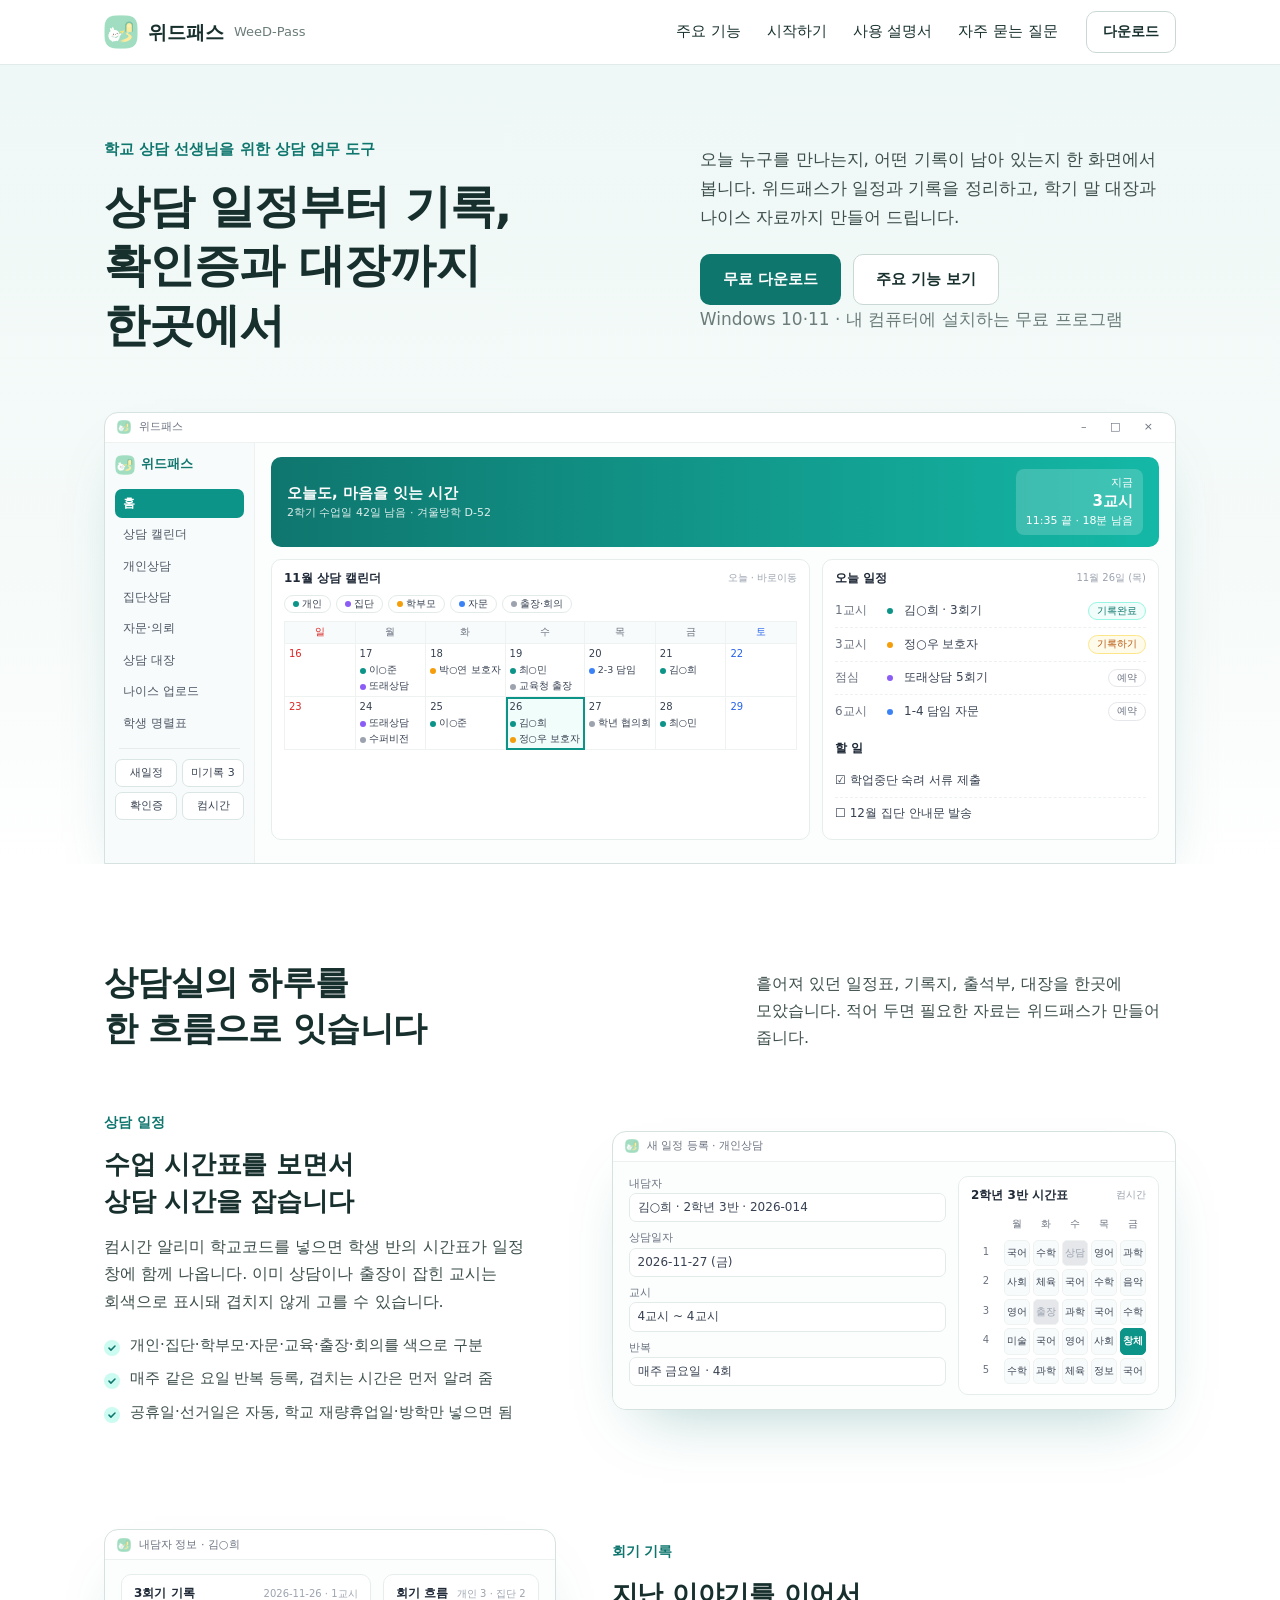
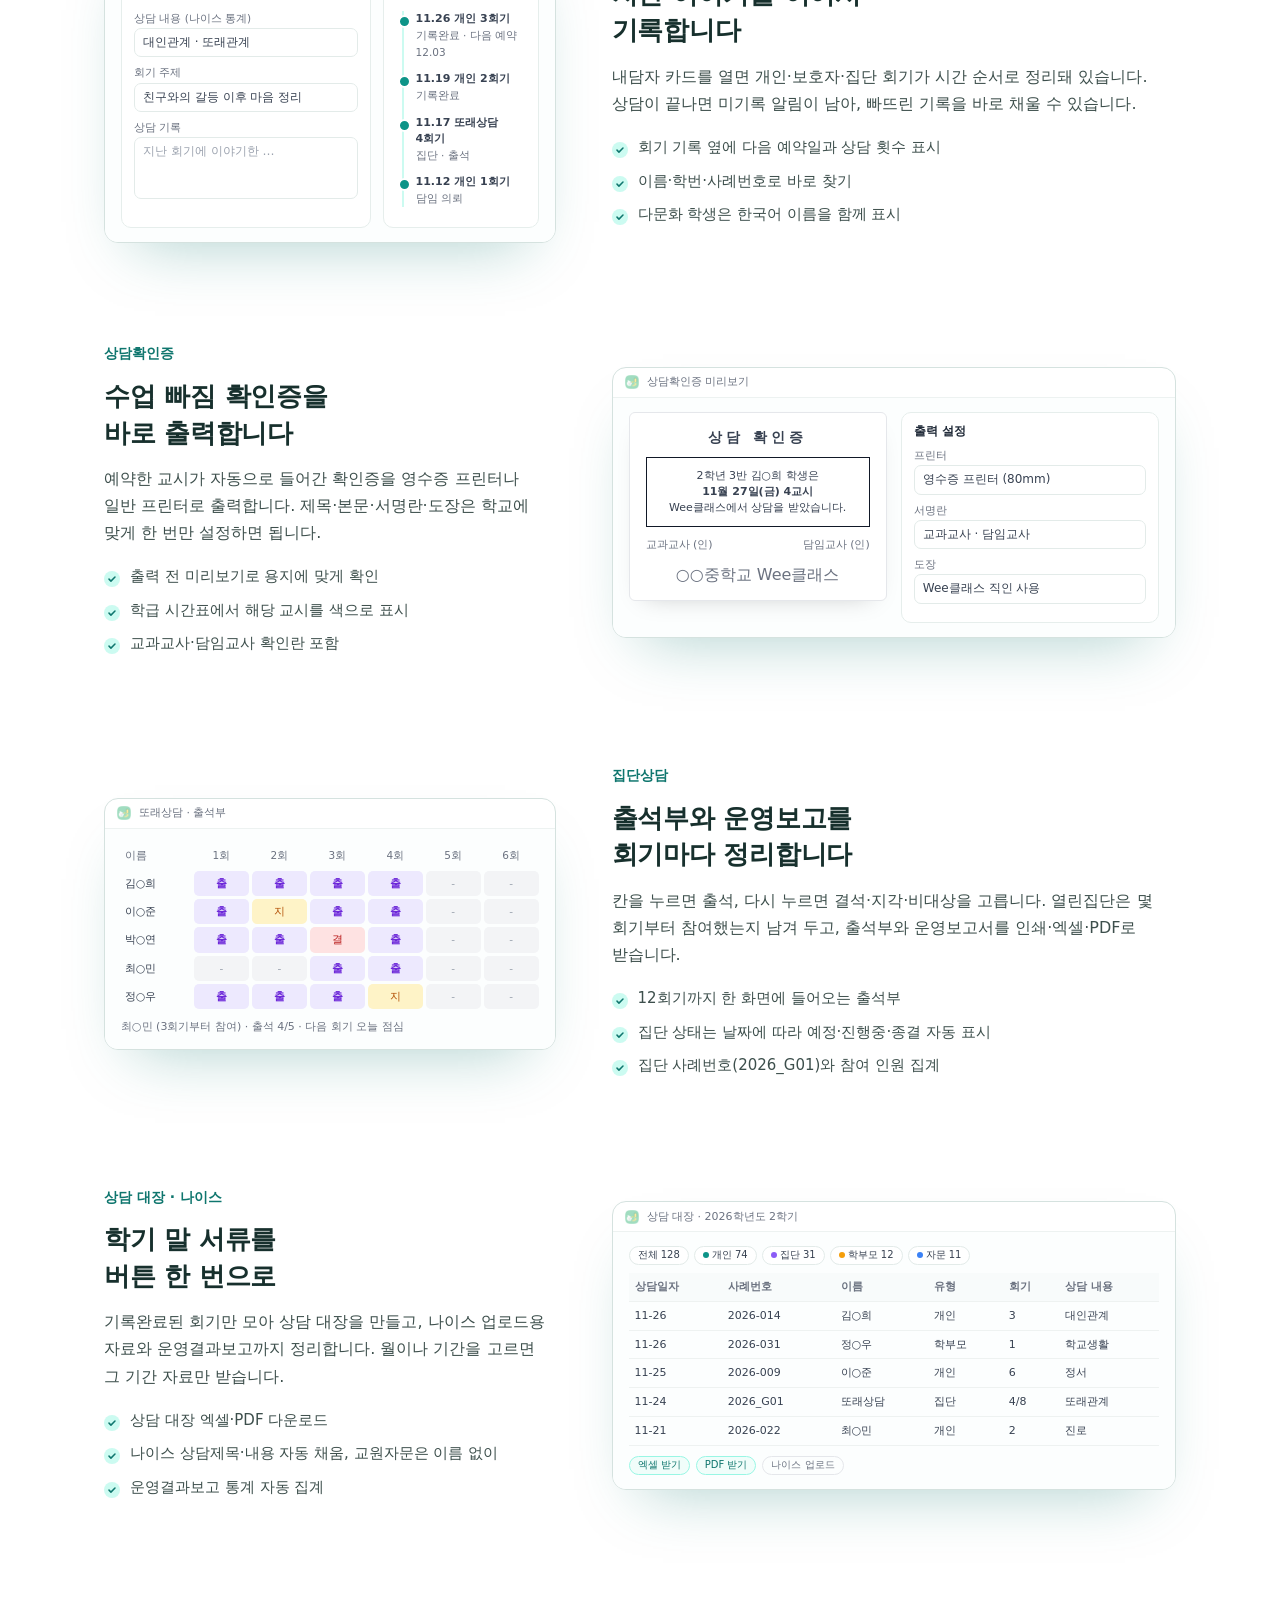
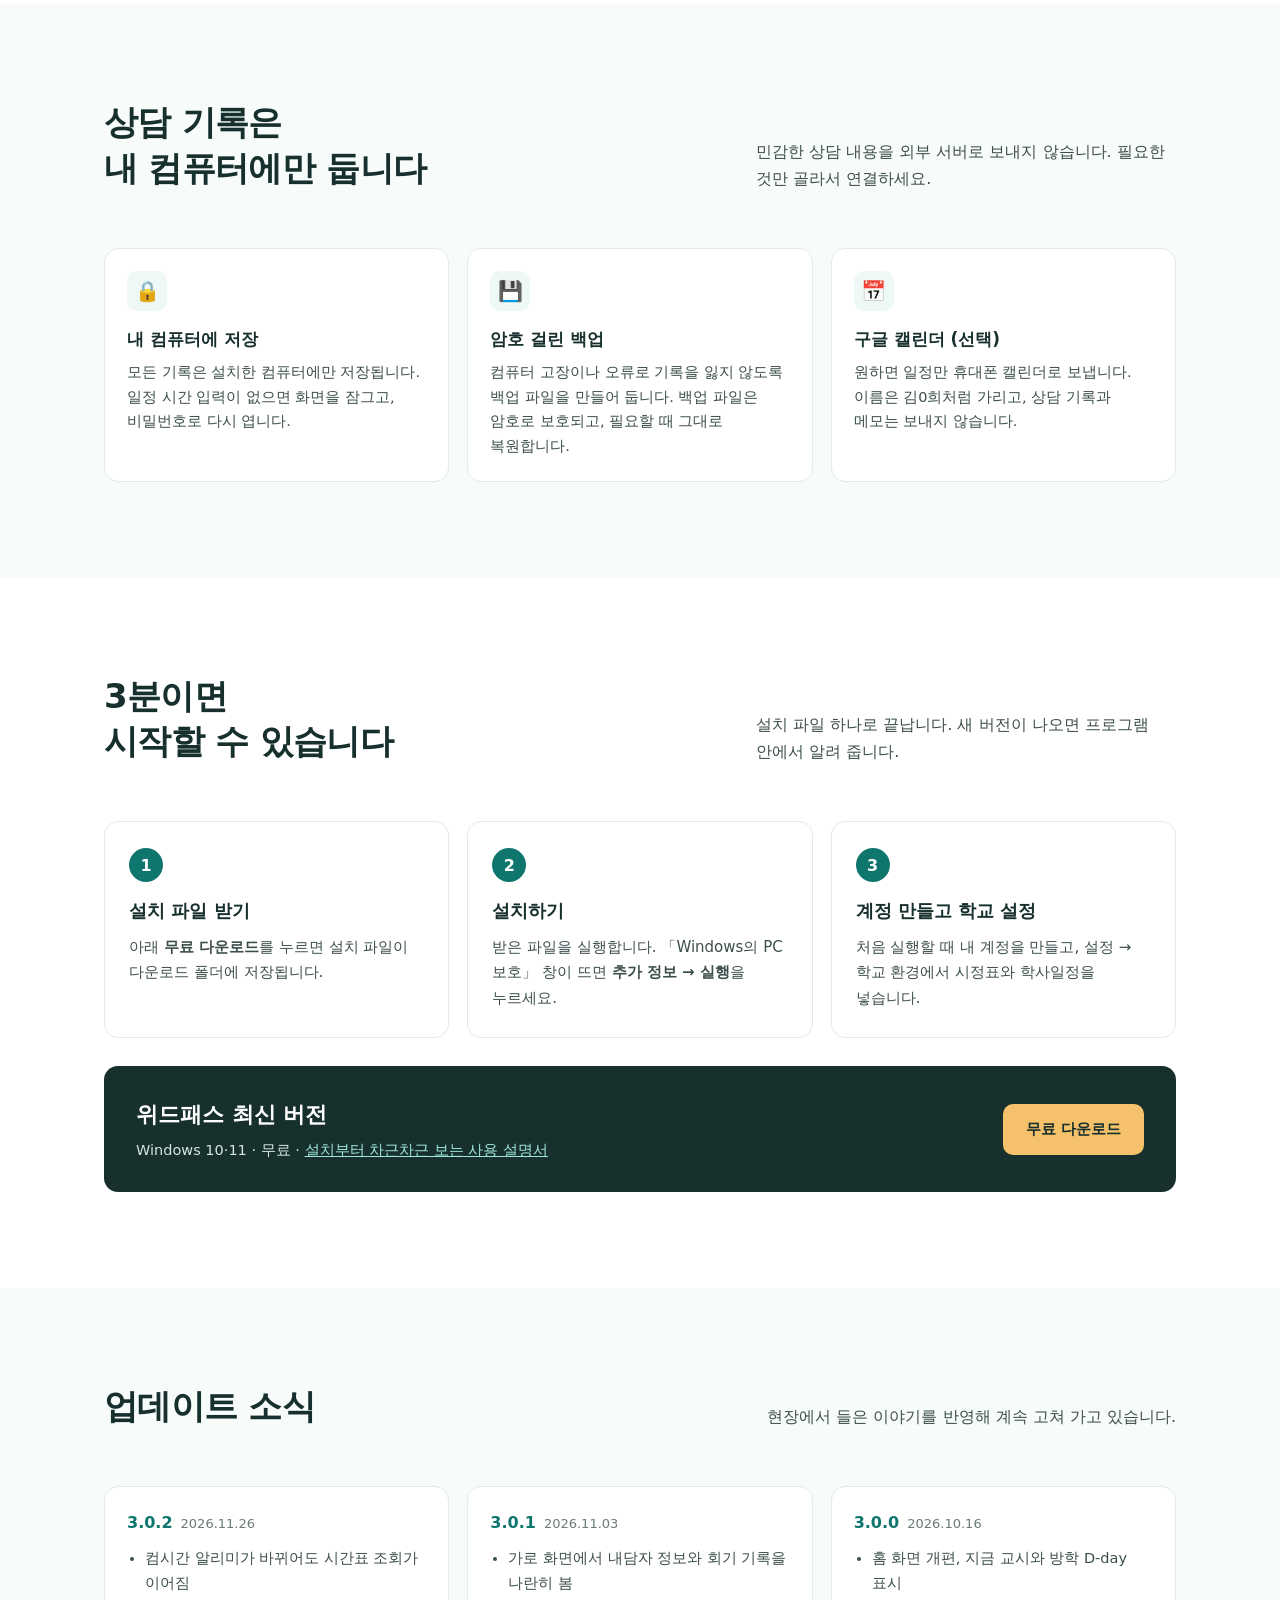
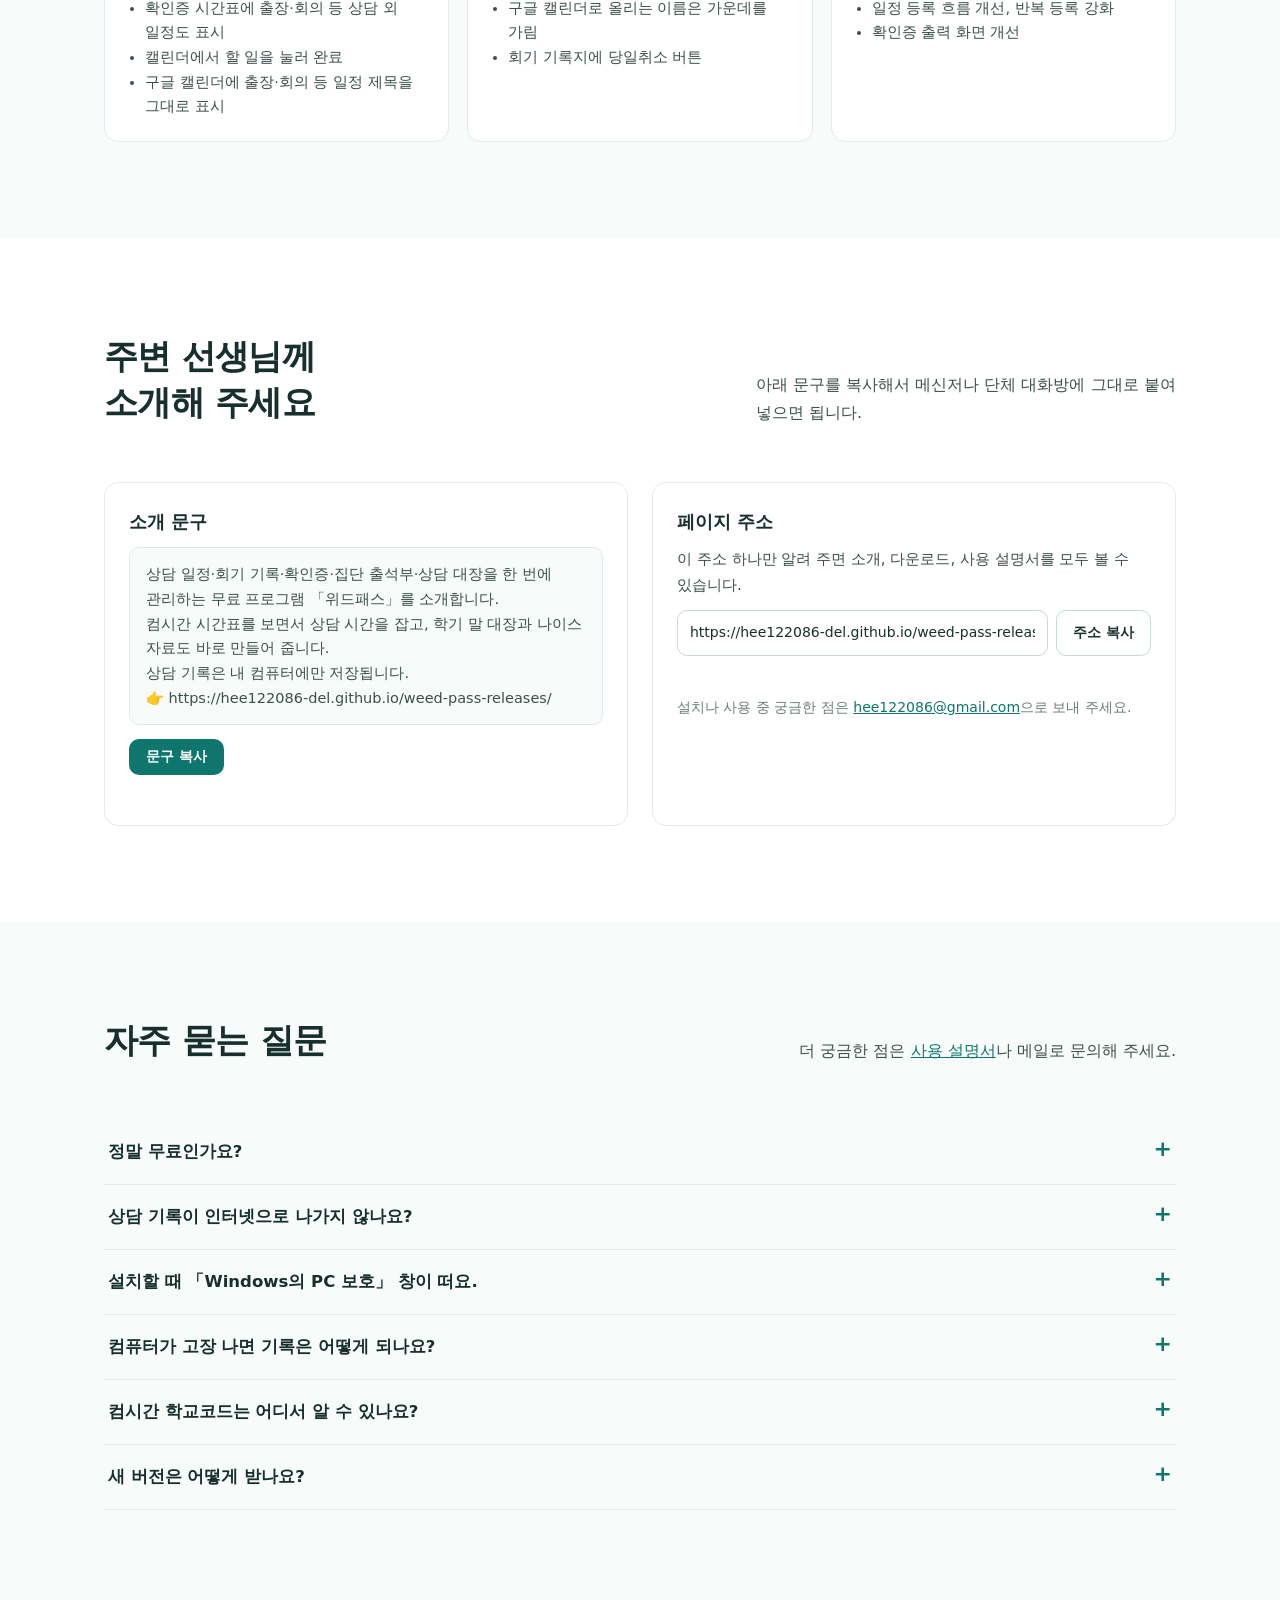
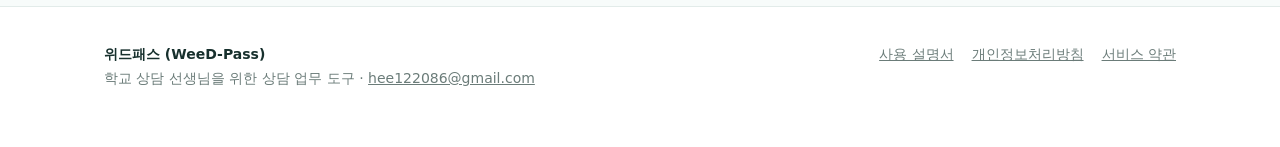
==== commit c608ebf1: "백업 안내를 데이터 유실 방지 중심으로 고침" ====
--- a/index.html
+++ b/index.html
@@ -309,7 +309,7 @@
           <div class="mini">
             <div class="ico">💾</div>
             <h4>암호 걸린 백업</h4>
-            <p>백업 파일은 암호로 보호됩니다. 컴퓨터를 바꾸거나 근무지를 옮겨도 백업 파일로 그대로 복원합니다.</p>
+            <p>컴퓨터 고장이나 오류로 기록을 잃지 않도록 백업 파일을 만들어 둡니다. 백업 파일은 암호로 보호되고, 필요할 때 그대로 복원합니다.</p>
           </div>
           <div class="mini">
             <div class="ico">📅</div>
@@ -436,8 +436,8 @@
             <p>개인이 만든 프로그램이라 처음에 나오는 안내입니다. <b>추가 정보</b>를 누른 뒤 <b>실행</b>을 누르면 설치됩니다.</p>
           </details>
           <details>
-            <summary>컴퓨터를 바꾸거나 학교를 옮기면요?</summary>
-            <p>설정 → 데이터 백업에서 백업 파일을 저장해 두고, 새 컴퓨터에 위드패스를 설치한 뒤 같은 메뉴에서 복원하면 됩니다. 백업 파일을 만들 때 정한 암호가 필요합니다.</p>
+            <summary>컴퓨터가 고장 나면 기록은 어떻게 되나요?</summary>
+            <p>컴퓨터 오류로 기록을 잃지 않도록 설정 → 데이터 백업에서 백업 파일을 저장해 두세요. 문제가 생기면 위드패스를 다시 설치한 뒤 같은 메뉴에서 복원하면 됩니다. 백업 파일을 만들 때 정한 암호가 필요합니다.</p>
           </details>
           <details>
             <summary>컴시간 학교코드는 어디서 알 수 있나요?</summary>
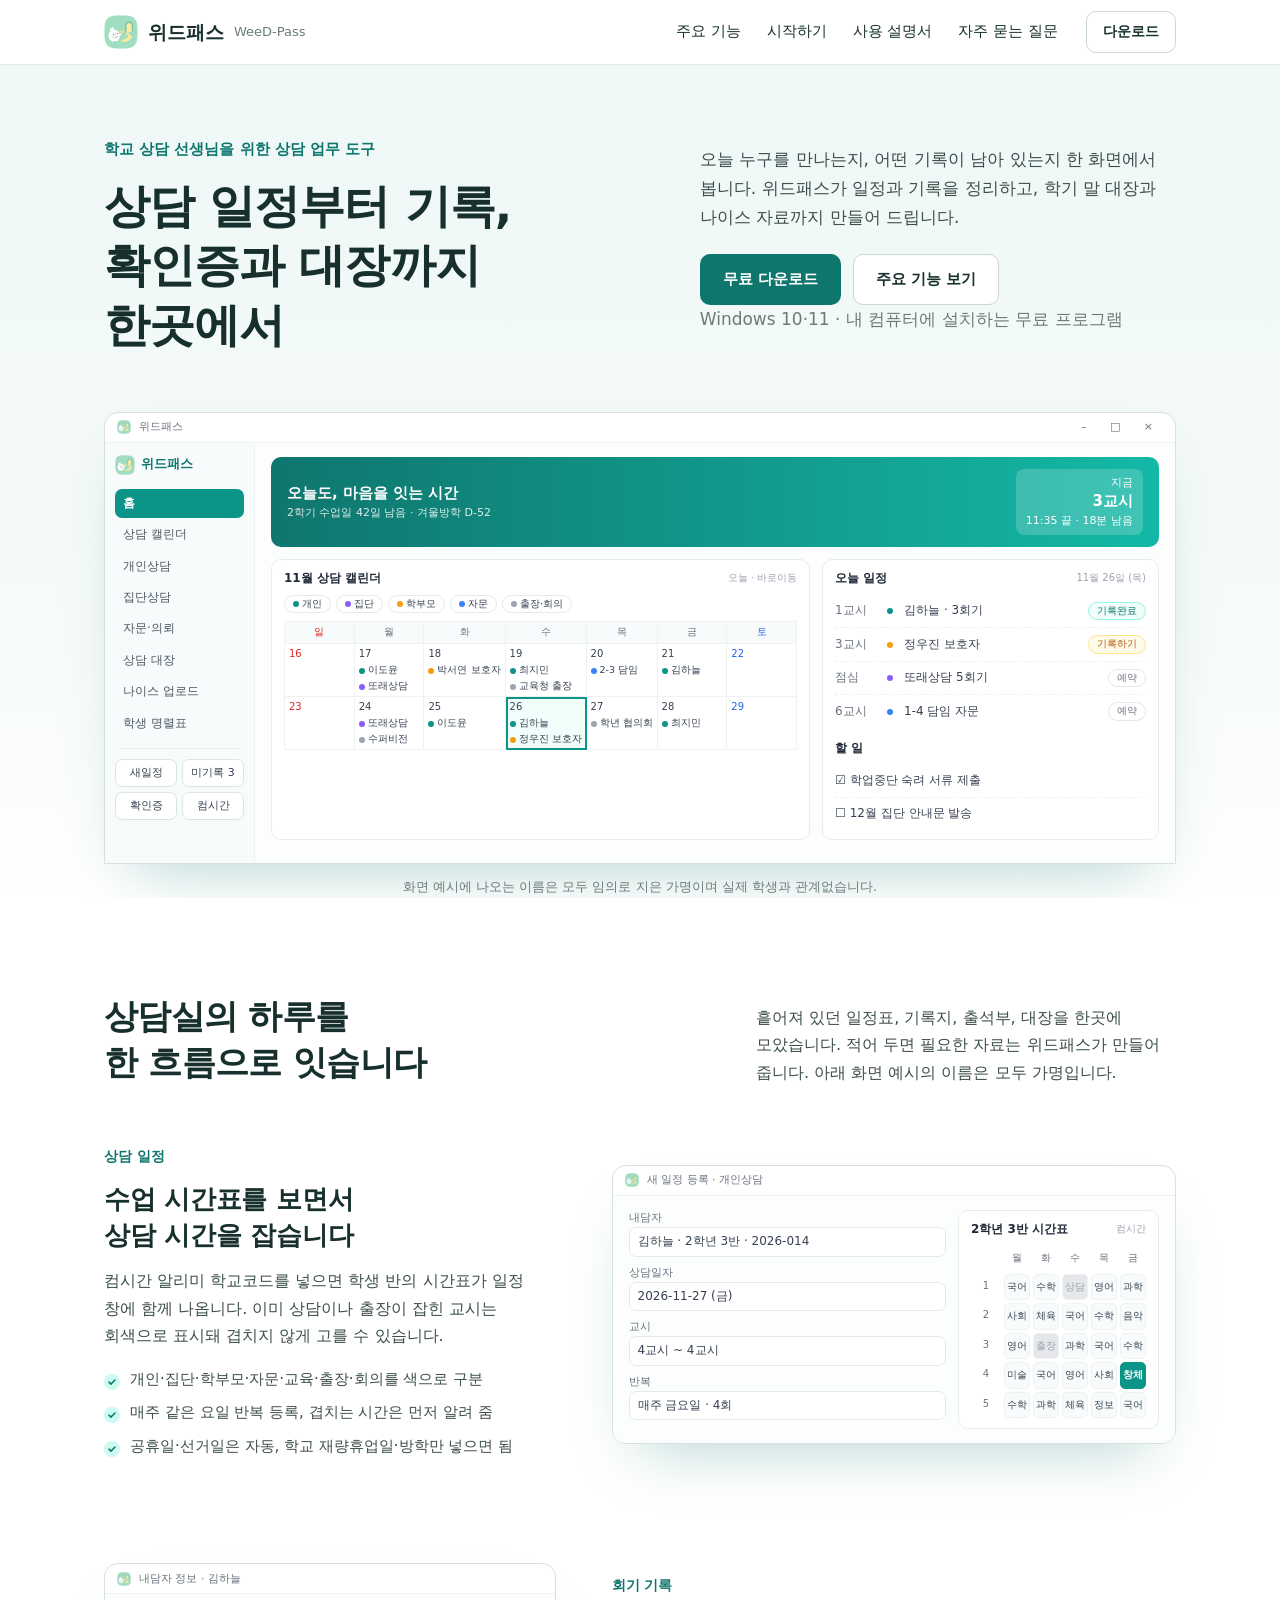
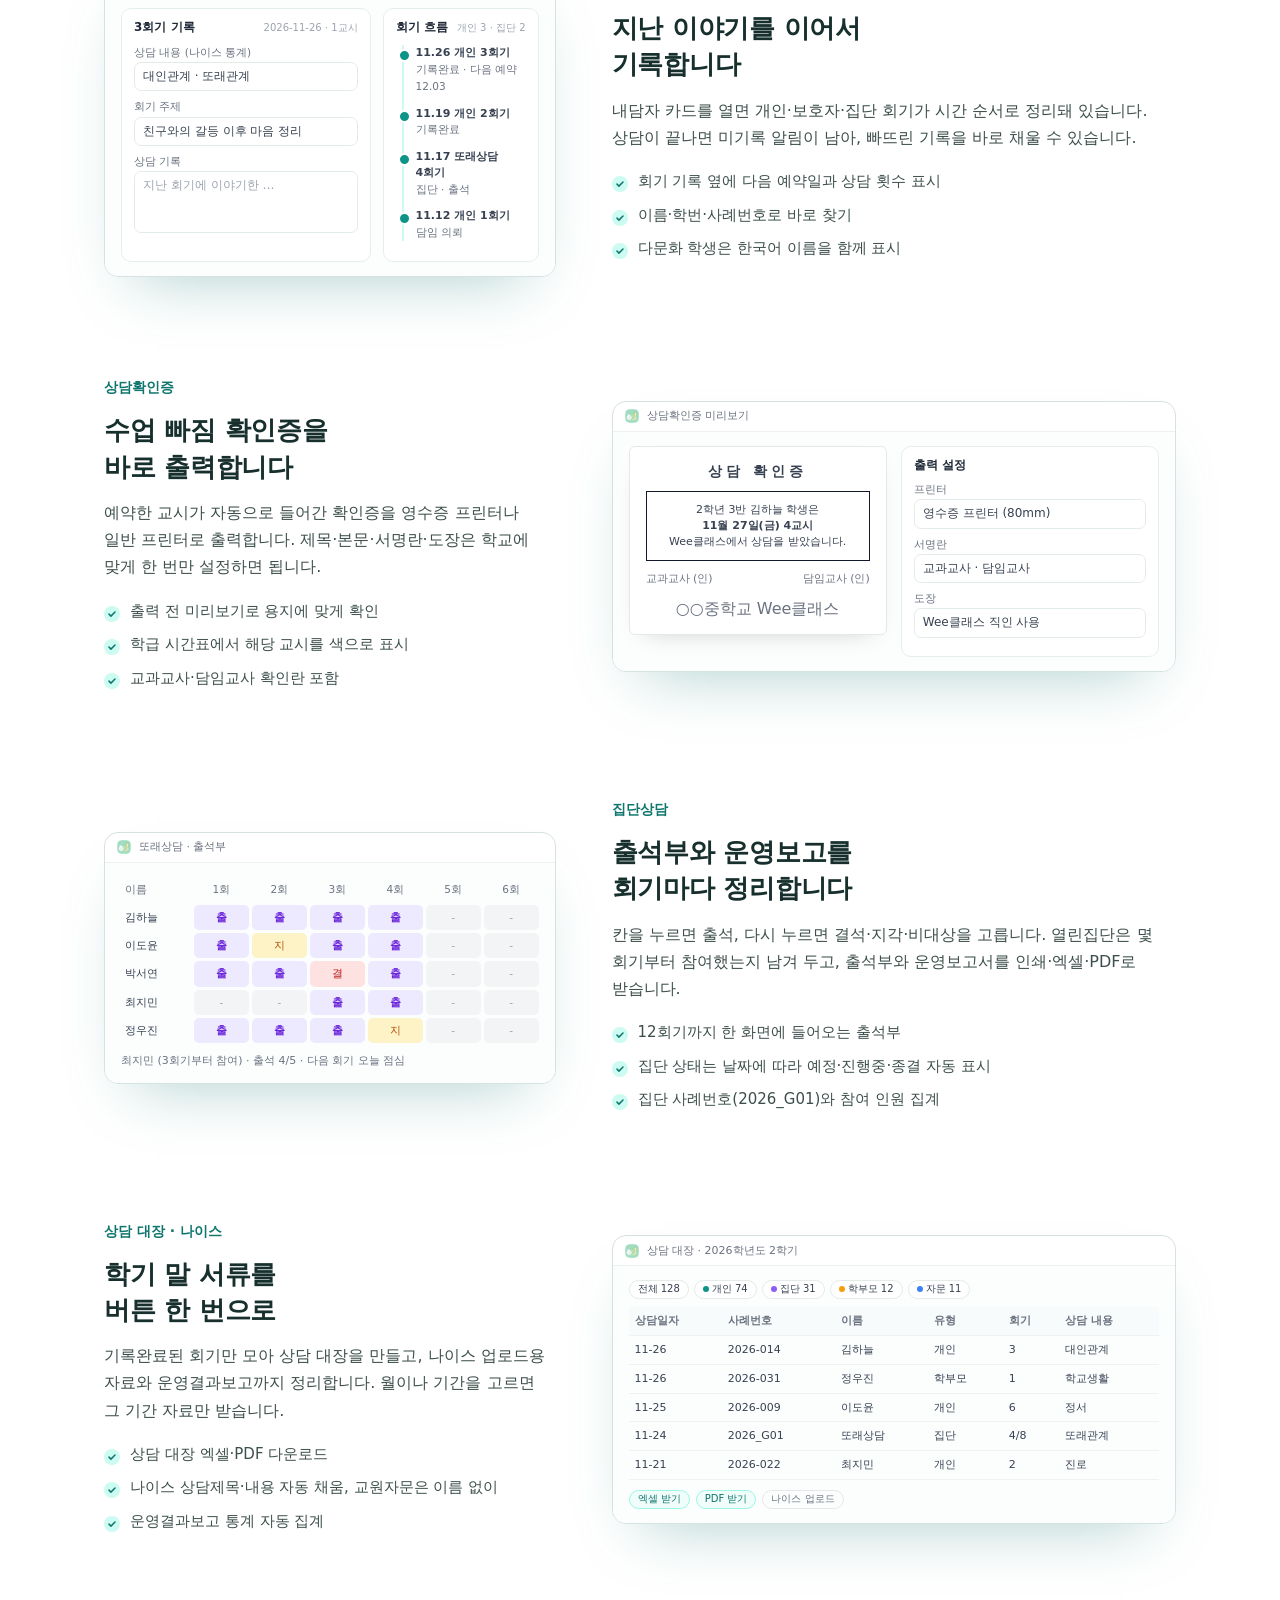
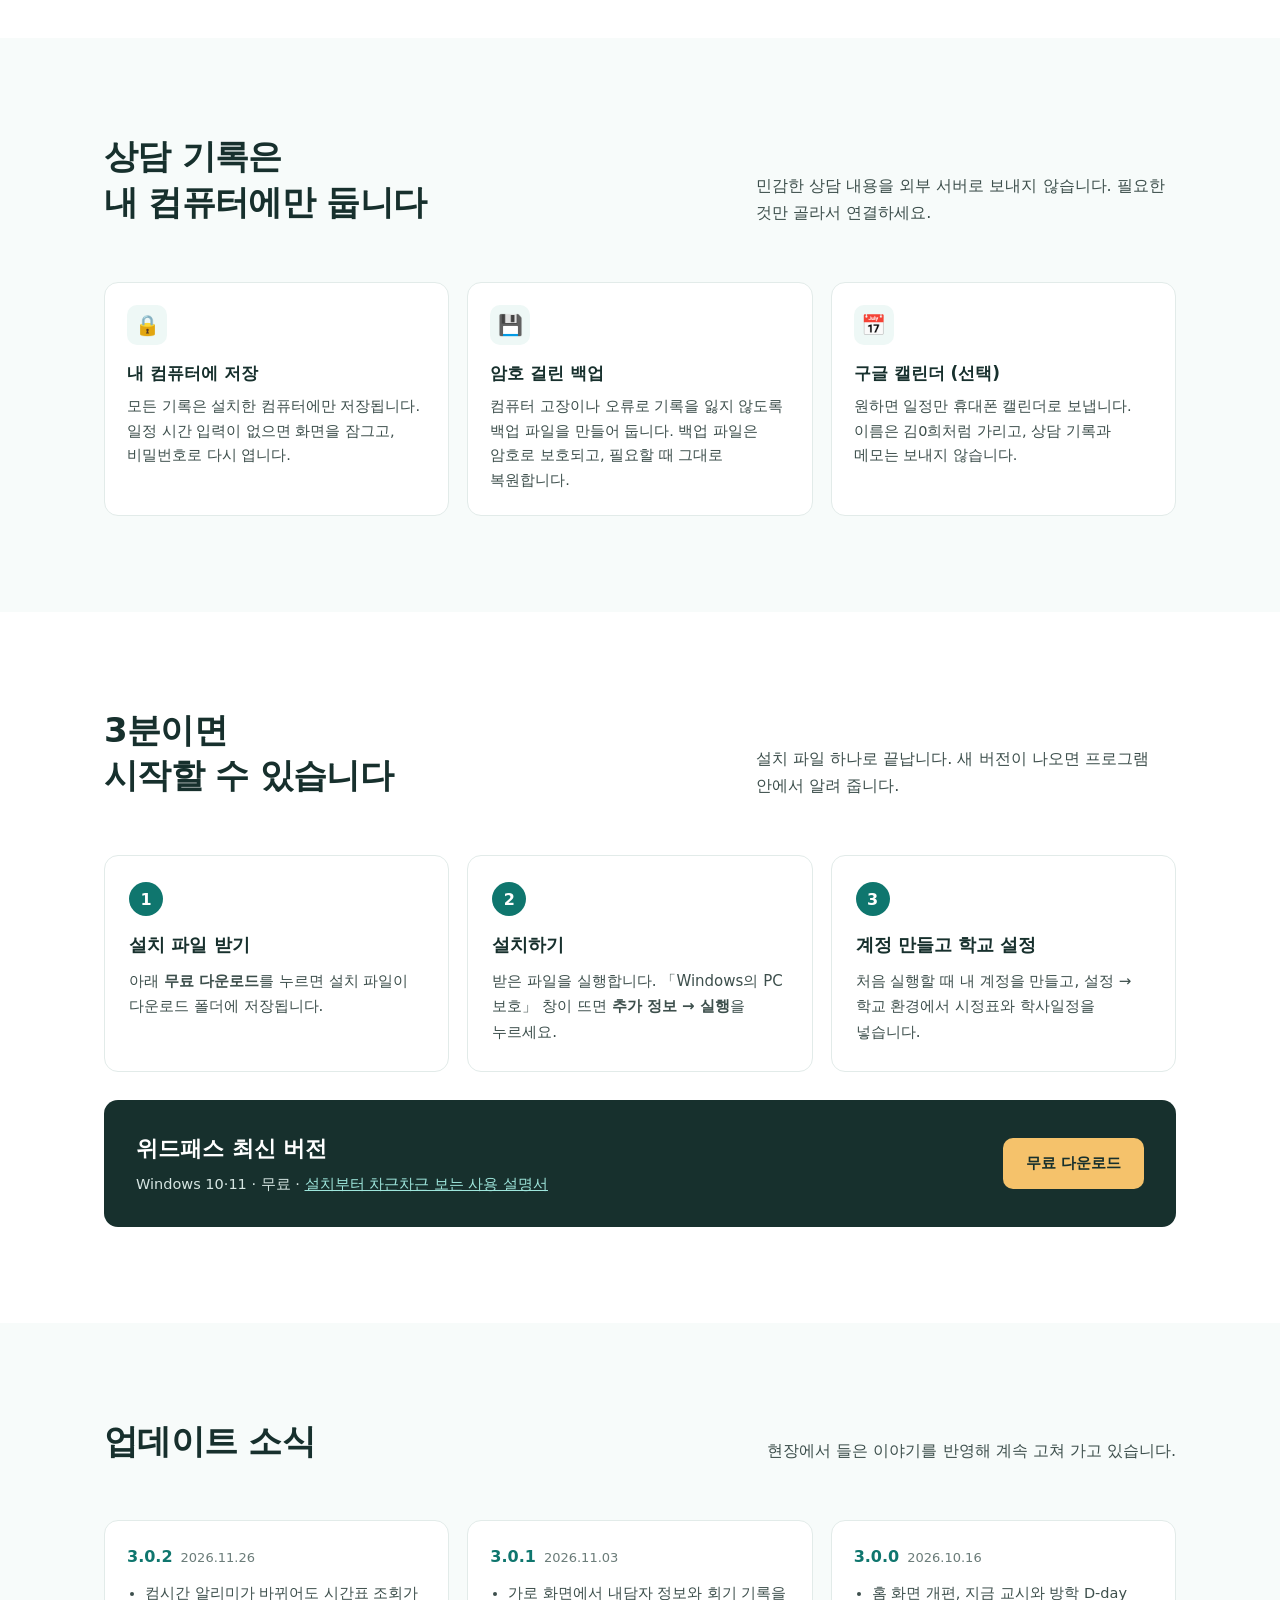
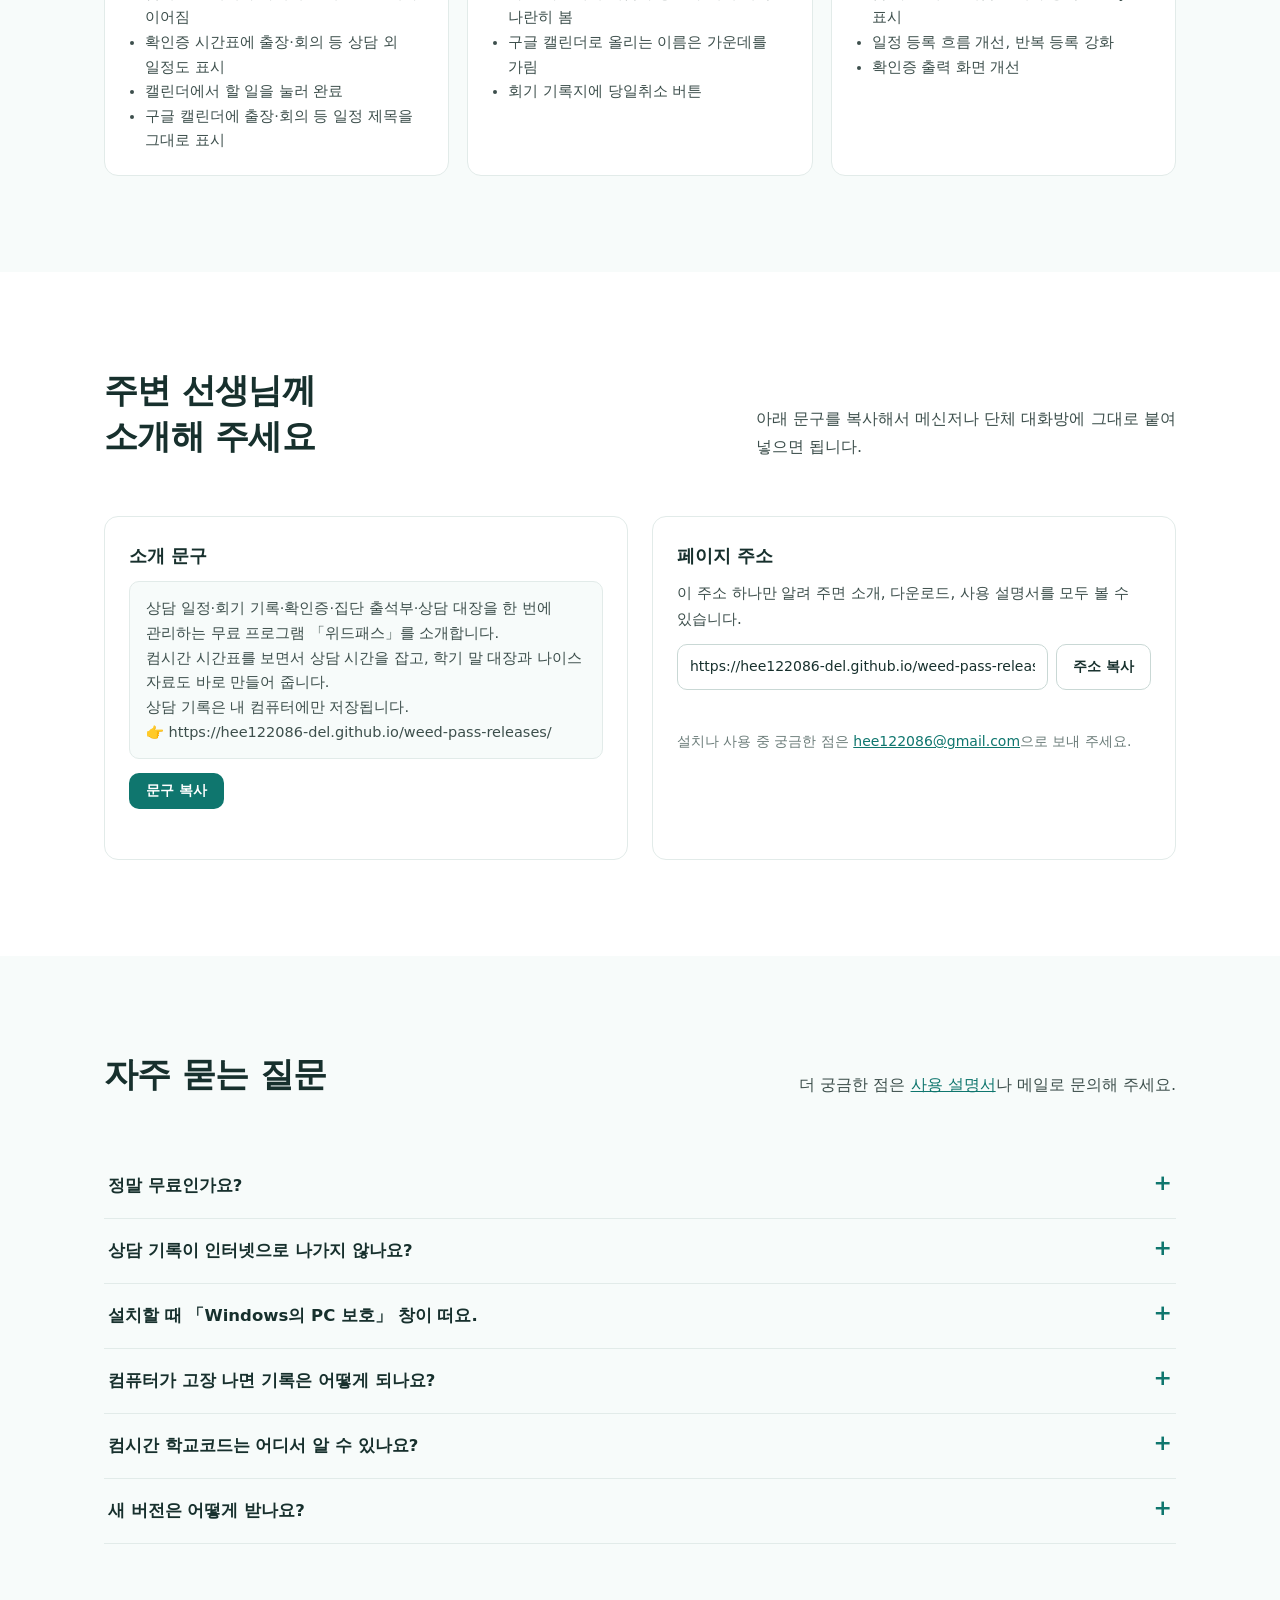
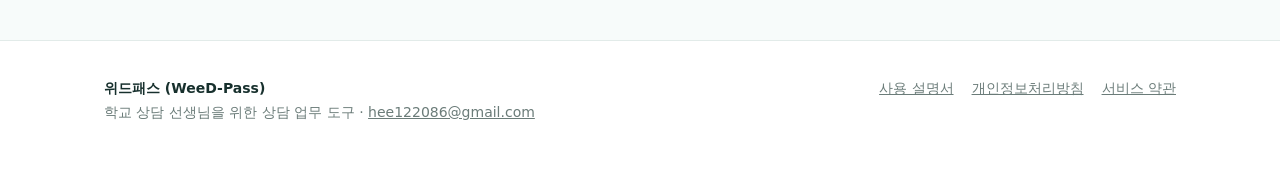
==== commit d745a331: "화면 예시 이름을 실제 앱처럼 전체 가명으로 표시하고 가명 안내 추가" ====
--- a/index.html
+++ b/index.html
@@ -87,26 +87,26 @@
                     <div class="cal">
                       <div class="head sun">일</div><div class="head">월</div><div class="head">화</div><div class="head">수</div><div class="head">목</div><div class="head">금</div><div class="head sat">토</div>
                       <div class="sun">16</div>
-                      <div>17<span class="ev"><i class="dot d-ind"></i>이○준</span><span class="ev"><i class="dot d-grp"></i>또래상담</span></div>
-                      <div>18<span class="ev"><i class="dot d-par"></i>박○연 보호자</span></div>
-                      <div>19<span class="ev"><i class="dot d-ind"></i>최○민</span><span class="ev"><i class="dot d-etc"></i>교육청 출장</span></div>
+                      <div>17<span class="ev"><i class="dot d-ind"></i>이도윤</span><span class="ev"><i class="dot d-grp"></i>또래상담</span></div>
+                      <div>18<span class="ev"><i class="dot d-par"></i>박서연 보호자</span></div>
+                      <div>19<span class="ev"><i class="dot d-ind"></i>최지민</span><span class="ev"><i class="dot d-etc"></i>교육청 출장</span></div>
                       <div>20<span class="ev"><i class="dot d-con"></i>2-3 담임</span></div>
-                      <div>21<span class="ev"><i class="dot d-ind"></i>김○희</span></div>
+                      <div>21<span class="ev"><i class="dot d-ind"></i>김하늘</span></div>
                       <div class="sat">22</div>
                       <div class="sun">23</div>
                       <div>24<span class="ev"><i class="dot d-grp"></i>또래상담</span><span class="ev"><i class="dot d-etc"></i>수퍼비전</span></div>
-                      <div>25<span class="ev"><i class="dot d-ind"></i>이○준</span></div>
-                      <div class="today">26<span class="ev"><i class="dot d-ind"></i>김○희</span><span class="ev"><i class="dot d-par"></i>정○우 보호자</span></div>
+                      <div>25<span class="ev"><i class="dot d-ind"></i>이도윤</span></div>
+                      <div class="today">26<span class="ev"><i class="dot d-ind"></i>김하늘</span><span class="ev"><i class="dot d-par"></i>정우진 보호자</span></div>
                       <div>27<span class="ev"><i class="dot d-etc"></i>학년 협의회</span></div>
-                      <div>28<span class="ev"><i class="dot d-ind"></i>최○민</span></div>
+                      <div>28<span class="ev"><i class="dot d-ind"></i>최지민</span></div>
                       <div class="sat">29</div>
                     </div>
                   </div>
                   <div class="card">
                     <h4>오늘 일정 <small>11월 26일 (목)</small></h4>
                     <ul class="list">
-                      <li><span class="time">1교시</span><i class="dot d-ind"></i>김○희 · 3회기<span class="tag done">기록완료</span></li>
-                      <li><span class="time">3교시</span><i class="dot d-par"></i>정○우 보호자<span class="tag todo">기록하기</span></li>
+                      <li><span class="time">1교시</span><i class="dot d-ind"></i>김하늘 · 3회기<span class="tag done">기록완료</span></li>
+                      <li><span class="time">3교시</span><i class="dot d-par"></i>정우진 보호자<span class="tag todo">기록하기</span></li>
                       <li><span class="time">점심</span><i class="dot d-grp"></i>또래상담 5회기<span class="tag plan">예약</span></li>
                       <li><span class="time">6교시</span><i class="dot d-con"></i>1-4 담임 자문<span class="tag plan">예약</span></li>
                     </ul>
@@ -120,6 +120,7 @@
               </div>
             </div>
           </div>
+          <p class="shot-note">화면 예시에 나오는 이름은 모두 임의로 지은 가명이며 실제 학생과 관계없습니다.</p>
         </div>
       </div>
     </section>
@@ -128,7 +129,7 @@
       <div class="wrap">
         <div class="section-head">
           <h2>상담실의 하루를<br />한 흐름으로 잇습니다</h2>
-          <p>흩어져 있던 일정표, 기록지, 출석부, 대장을 한곳에 모았습니다. 적어 두면 필요한 자료는 위드패스가 만들어 줍니다.</p>
+          <p>흩어져 있던 일정표, 기록지, 출석부, 대장을 한곳에 모았습니다. 적어 두면 필요한 자료는 위드패스가 만들어 줍니다. 아래 화면 예시의 이름은 모두 가명입니다.</p>
         </div>
 
         <div class="feature">
@@ -147,7 +148,7 @@
             <div class="main">
               <div class="cols">
                 <div>
-                  <div class="field"><label>내담자</label><div>김○희 · 2학년 3반 · 2026-014</div></div>
+                  <div class="field"><label>내담자</label><div>김하늘 · 2학년 3반 · 2026-014</div></div>
                   <div class="field"><label>상담일자</label><div>2026-11-27 (금)</div></div>
                   <div class="field"><label>교시</label><div>4교시 ~ 4교시</div></div>
                   <div class="field"><label>반복</label><div>매주 금요일 · 4회</div></div>
@@ -180,7 +181,7 @@
             </ul>
           </div>
           <div class="window rounded">
-            <div class="titlebar"><img src="assets/icon.png" alt="" />내담자 정보 · 김○희</div>
+            <div class="titlebar"><img src="assets/icon.png" alt="" />내담자 정보 · 김하늘</div>
             <div class="main">
               <div class="cols">
                 <div class="card">
@@ -219,7 +220,7 @@
             <div class="main" style="display: grid; grid-template-columns: 1fr 1fr; gap: 14px; align-items: start">
               <div class="slip">
                 <h5>상담 확인증</h5>
-                <div class="box">2학년 3반 김○희 학생은<br /><b>11월 27일(금) 4교시</b><br />Wee클래스에서 상담을 받았습니다.</div>
+                <div class="box">2학년 3반 김하늘 학생은<br /><b>11월 27일(금) 4교시</b><br />Wee클래스에서 상담을 받았습니다.</div>
                 <div class="sign"><span>교과교사 (인)</span><span>담임교사 (인)</span></div>
                 <p style="margin: 10px 0 0; text-align: center; color: #6b7280">○○중학교 Wee클래스</p>
               </div>
@@ -249,13 +250,13 @@
             <div class="main">
               <div class="att">
                 <div class="n hd">이름</div><div class="hd">1회</div><div class="hd">2회</div><div class="hd">3회</div><div class="hd">4회</div><div class="hd">5회</div><div class="hd">6회</div>
-                <div class="n">김○희</div><div class="o">출</div><div class="o">출</div><div class="o">출</div><div class="o">출</div><div class="e">-</div><div class="e">-</div>
-                <div class="n">이○준</div><div class="o">출</div><div class="l">지</div><div class="o">출</div><div class="o">출</div><div class="e">-</div><div class="e">-</div>
-                <div class="n">박○연</div><div class="o">출</div><div class="o">출</div><div class="x">결</div><div class="o">출</div><div class="e">-</div><div class="e">-</div>
-                <div class="n">최○민</div><div class="e">-</div><div class="e">-</div><div class="o">출</div><div class="o">출</div><div class="e">-</div><div class="e">-</div>
-                <div class="n">정○우</div><div class="o">출</div><div class="o">출</div><div class="o">출</div><div class="l">지</div><div class="e">-</div><div class="e">-</div>
-              </div>
-              <p style="margin: 10px 0 0; color: #6b7280; font-size: 11px">최○민 (3회기부터 참여) · 출석 4/5 · 다음 회기 오늘 점심</p>
+                <div class="n">김하늘</div><div class="o">출</div><div class="o">출</div><div class="o">출</div><div class="o">출</div><div class="e">-</div><div class="e">-</div>
+                <div class="n">이도윤</div><div class="o">출</div><div class="l">지</div><div class="o">출</div><div class="o">출</div><div class="e">-</div><div class="e">-</div>
+                <div class="n">박서연</div><div class="o">출</div><div class="o">출</div><div class="x">결</div><div class="o">출</div><div class="e">-</div><div class="e">-</div>
+                <div class="n">최지민</div><div class="e">-</div><div class="e">-</div><div class="o">출</div><div class="o">출</div><div class="e">-</div><div class="e">-</div>
+                <div class="n">정우진</div><div class="o">출</div><div class="o">출</div><div class="o">출</div><div class="l">지</div><div class="e">-</div><div class="e">-</div>
+              </div>
+              <p style="margin: 10px 0 0; color: #6b7280; font-size: 11px">최지민 (3회기부터 참여) · 출석 4/5 · 다음 회기 오늘 점심</p>
             </div>
           </div>
         </div>
@@ -278,11 +279,11 @@
               <table class="table">
                 <thead><tr><th>상담일자</th><th>사례번호</th><th>이름</th><th>유형</th><th>회기</th><th>상담 내용</th></tr></thead>
                 <tbody>
-                  <tr><td>11-26</td><td>2026-014</td><td>김○희</td><td>개인</td><td>3</td><td>대인관계</td></tr>
-                  <tr><td>11-26</td><td>2026-031</td><td>정○우</td><td>학부모</td><td>1</td><td>학교생활</td></tr>
-                  <tr><td>11-25</td><td>2026-009</td><td>이○준</td><td>개인</td><td>6</td><td>정서</td></tr>
+                  <tr><td>11-26</td><td>2026-014</td><td>김하늘</td><td>개인</td><td>3</td><td>대인관계</td></tr>
+                  <tr><td>11-26</td><td>2026-031</td><td>정우진</td><td>학부모</td><td>1</td><td>학교생활</td></tr>
+                  <tr><td>11-25</td><td>2026-009</td><td>이도윤</td><td>개인</td><td>6</td><td>정서</td></tr>
                   <tr><td>11-24</td><td>2026_G01</td><td>또래상담</td><td>집단</td><td>4/8</td><td>또래관계</td></tr>
-                  <tr><td>11-21</td><td>2026-022</td><td>최○민</td><td>개인</td><td>2</td><td>진로</td></tr>
+                  <tr><td>11-21</td><td>2026-022</td><td>최지민</td><td>개인</td><td>2</td><td>진로</td></tr>
                 </tbody>
               </table>
               <div style="display: flex; gap: 6px; margin-top: 10px">
--- a/site.css
+++ b/site.css
@@ -191,6 +191,13 @@
   margin-top: 56px;
 }
 
+.shot-note {
+  margin: 12px 0 0;
+  font-size: 13px;
+  color: var(--muted);
+  text-align: center;
+}
+
 /* 앱 화면 그림 */
 .window {
   background: #fff;
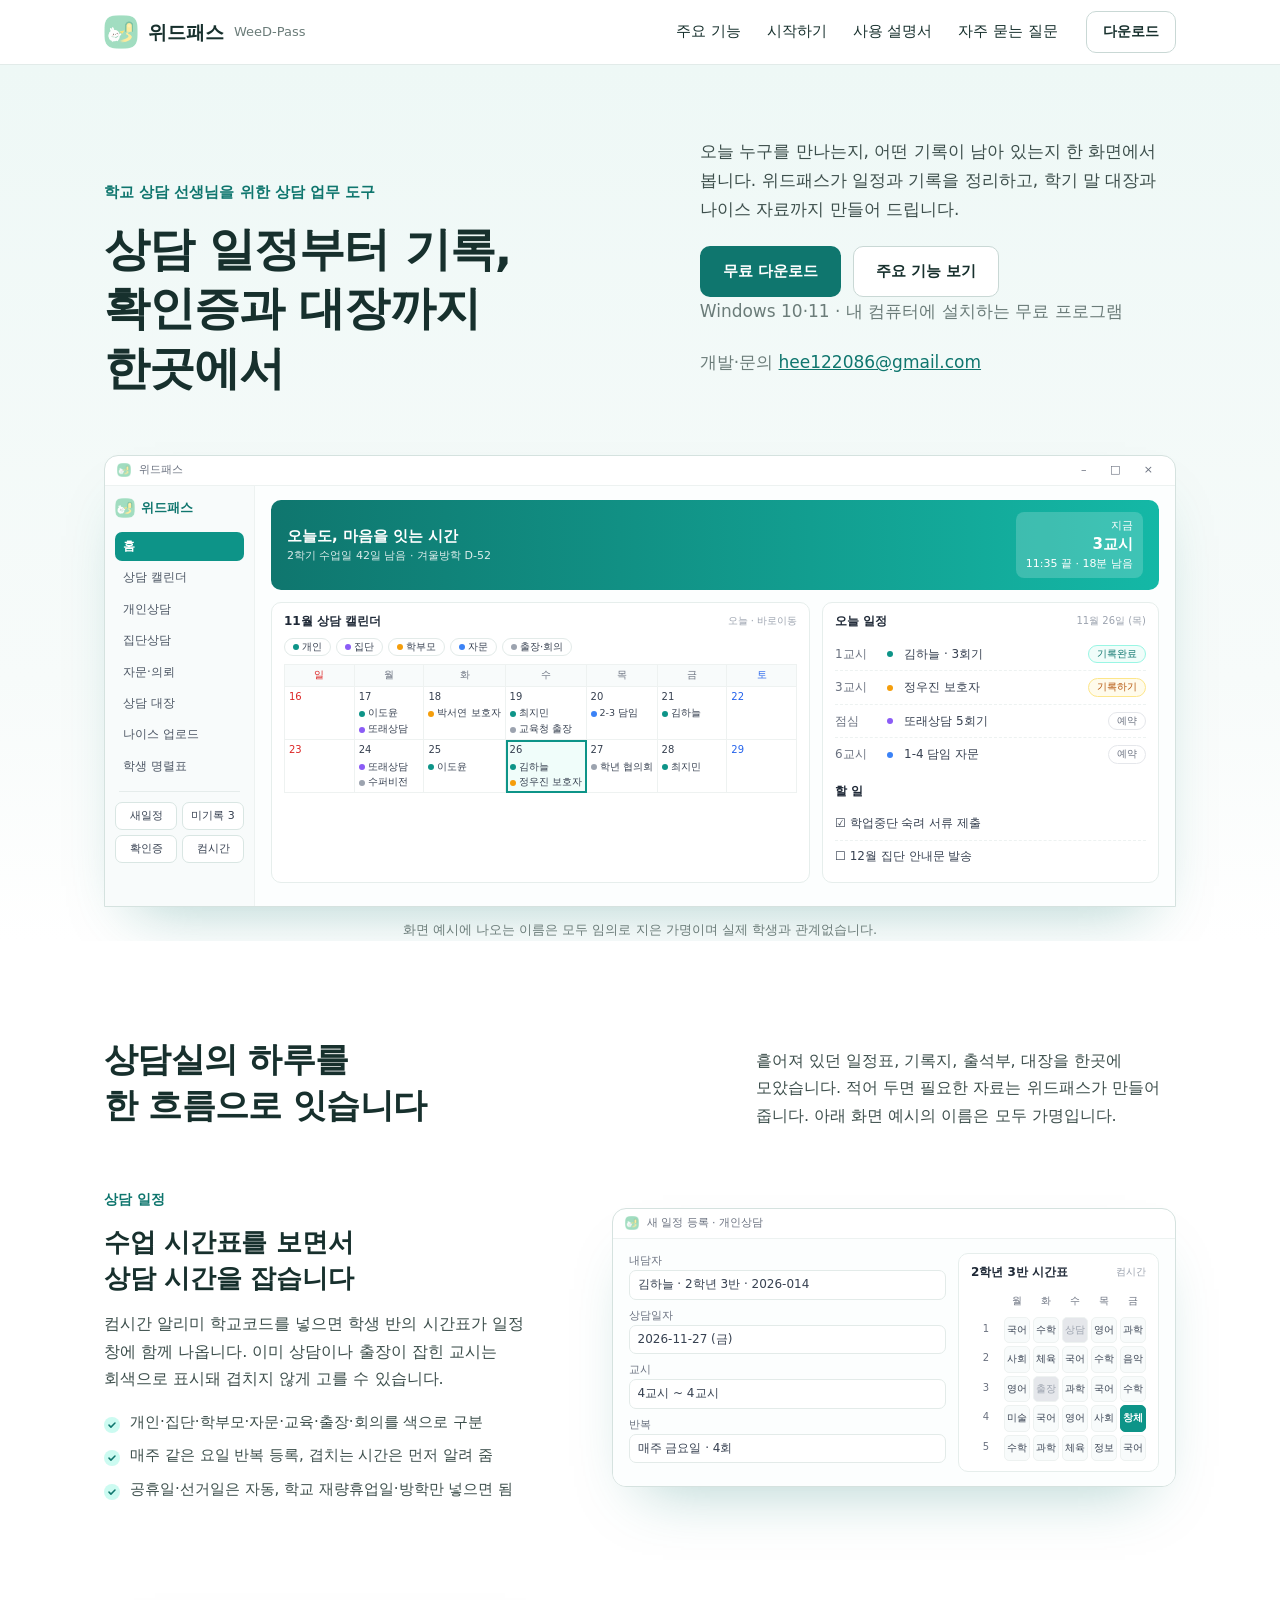
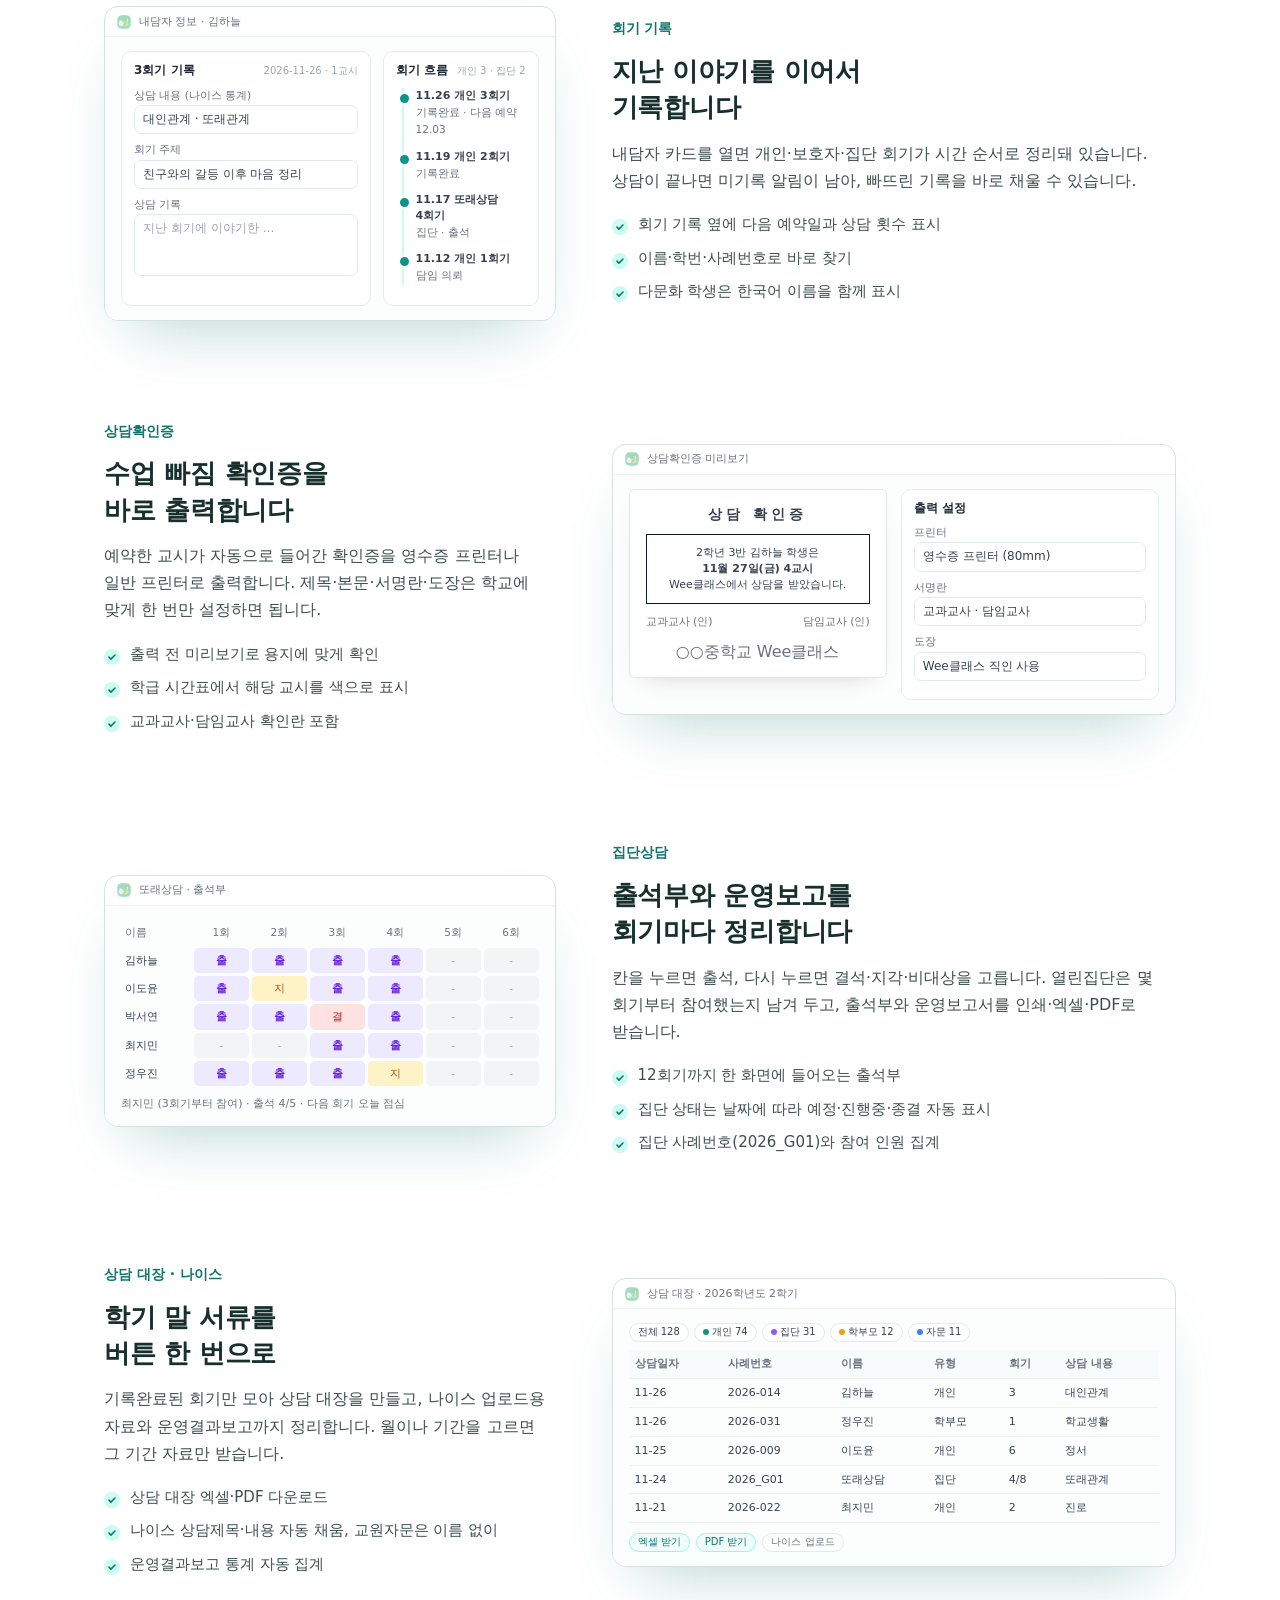
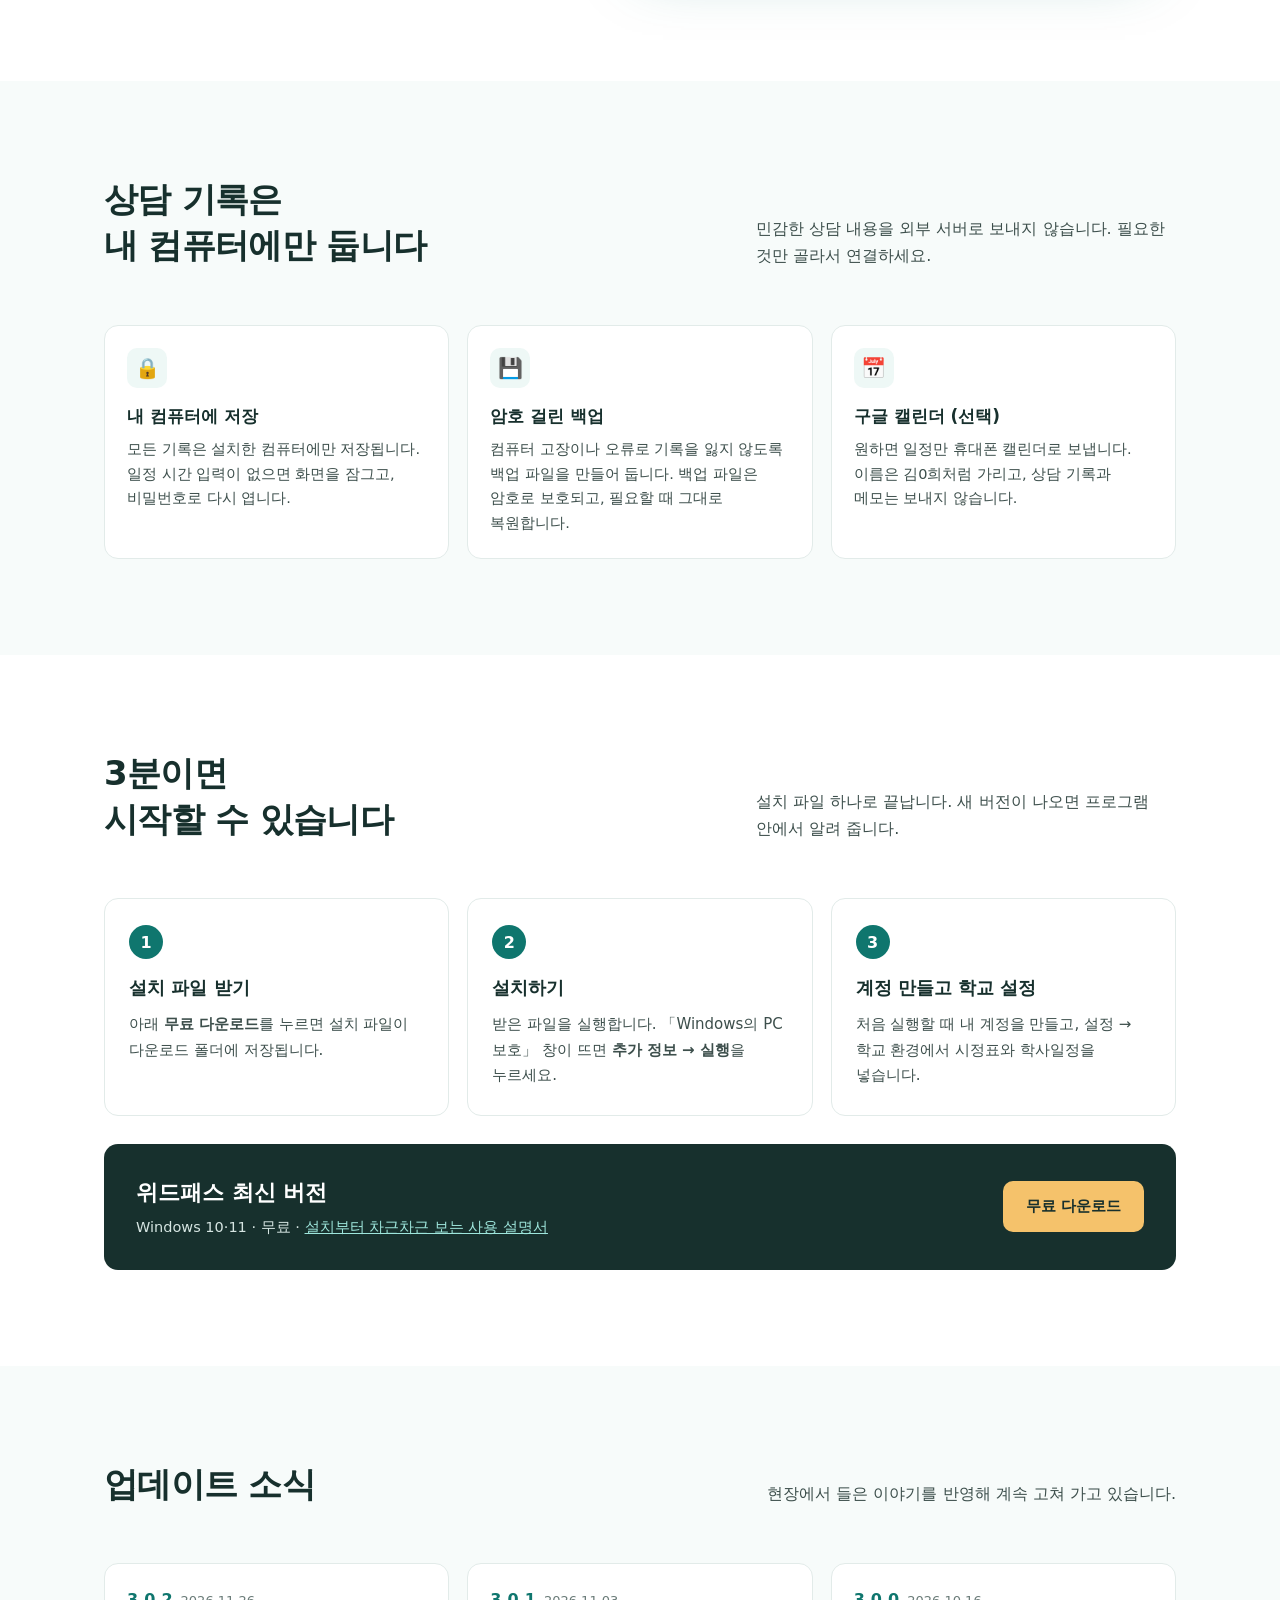
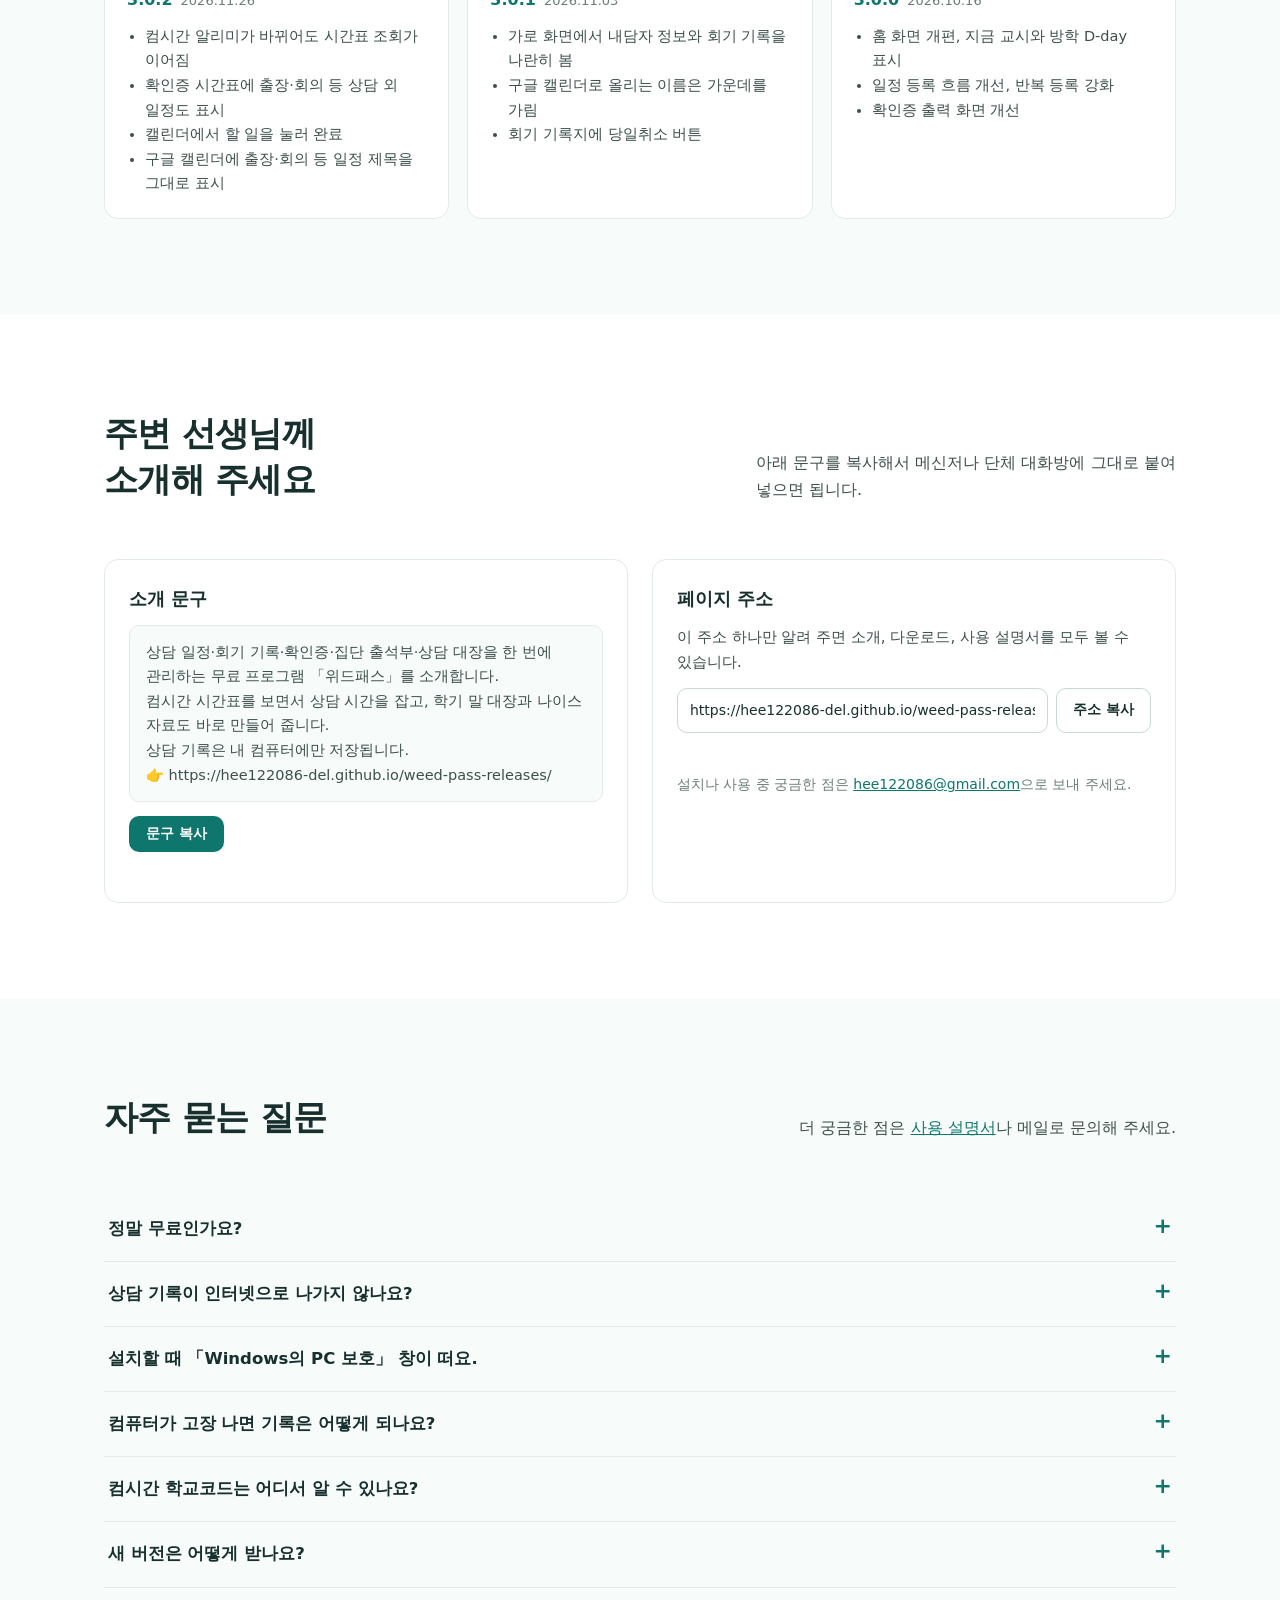
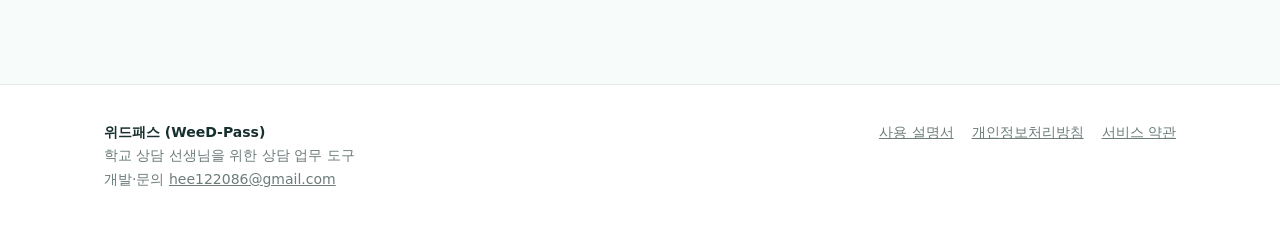
==== commit 957e734b: "소개 페이지 갱신" ====
--- a/index.html
+++ b/index.html
@@ -48,6 +48,7 @@
               <a class="btn btn-line" href="#features">주요 기능 보기</a>
             </div>
             <p class="hero-note"><span class="js-version">Windows 10·11</span> · 내 컴퓨터에 설치하는 무료 프로그램</p>
+            <p class="hero-note js-developer">개발·문의 <a href="mailto:hee122086@gmail.com">hee122086@gmail.com</a></p>
           </div>
         </div>
 
@@ -456,7 +457,8 @@
       <div class="wrap">
         <div>
           <b style="color: var(--ink)">위드패스 (WeeD-Pass)</b><br />
-          학교 상담 선생님을 위한 상담 업무 도구 · <a href="mailto:hee122086@gmail.com">hee122086@gmail.com</a>
+          학교 상담 선생님을 위한 상담 업무 도구<br />
+          <span class="js-developer">개발·문의 <a href="mailto:hee122086@gmail.com">hee122086@gmail.com</a></span>
         </div>
         <nav>
           <a href="guide.html">사용 설명서</a>
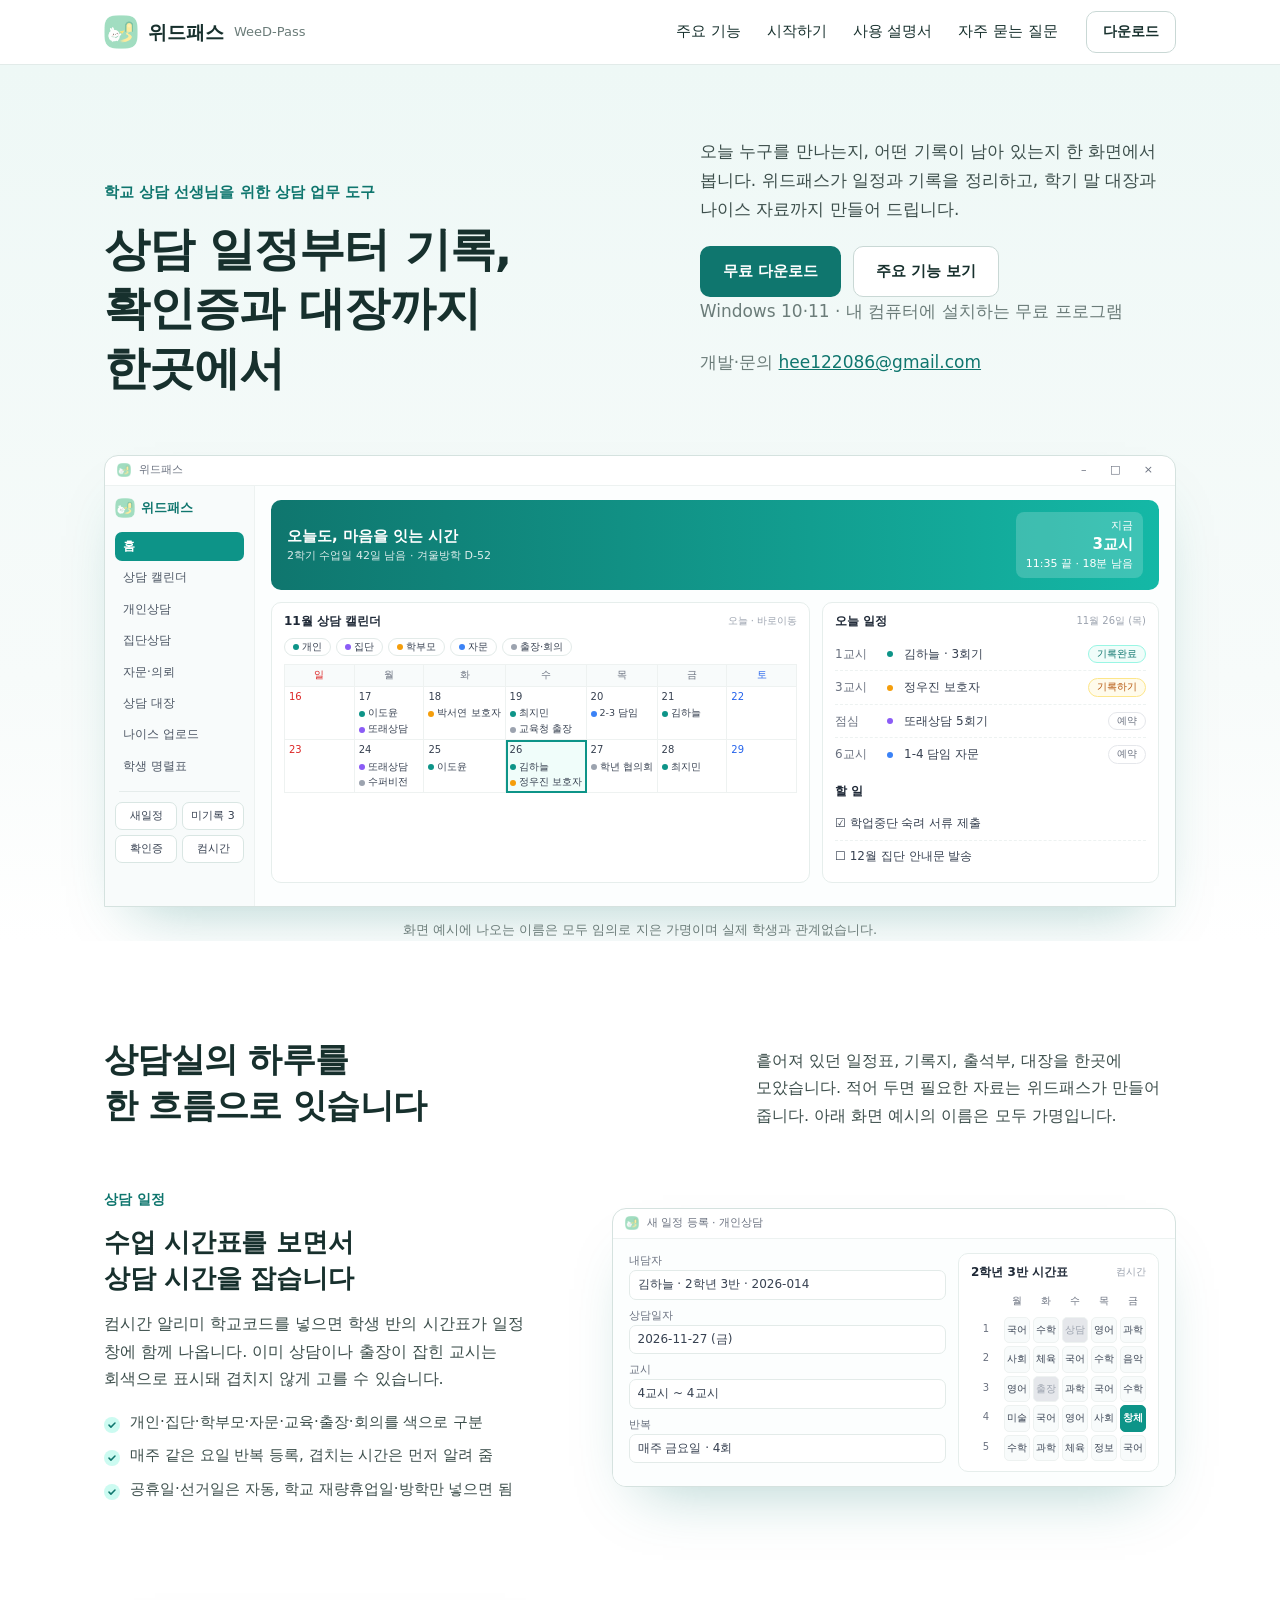
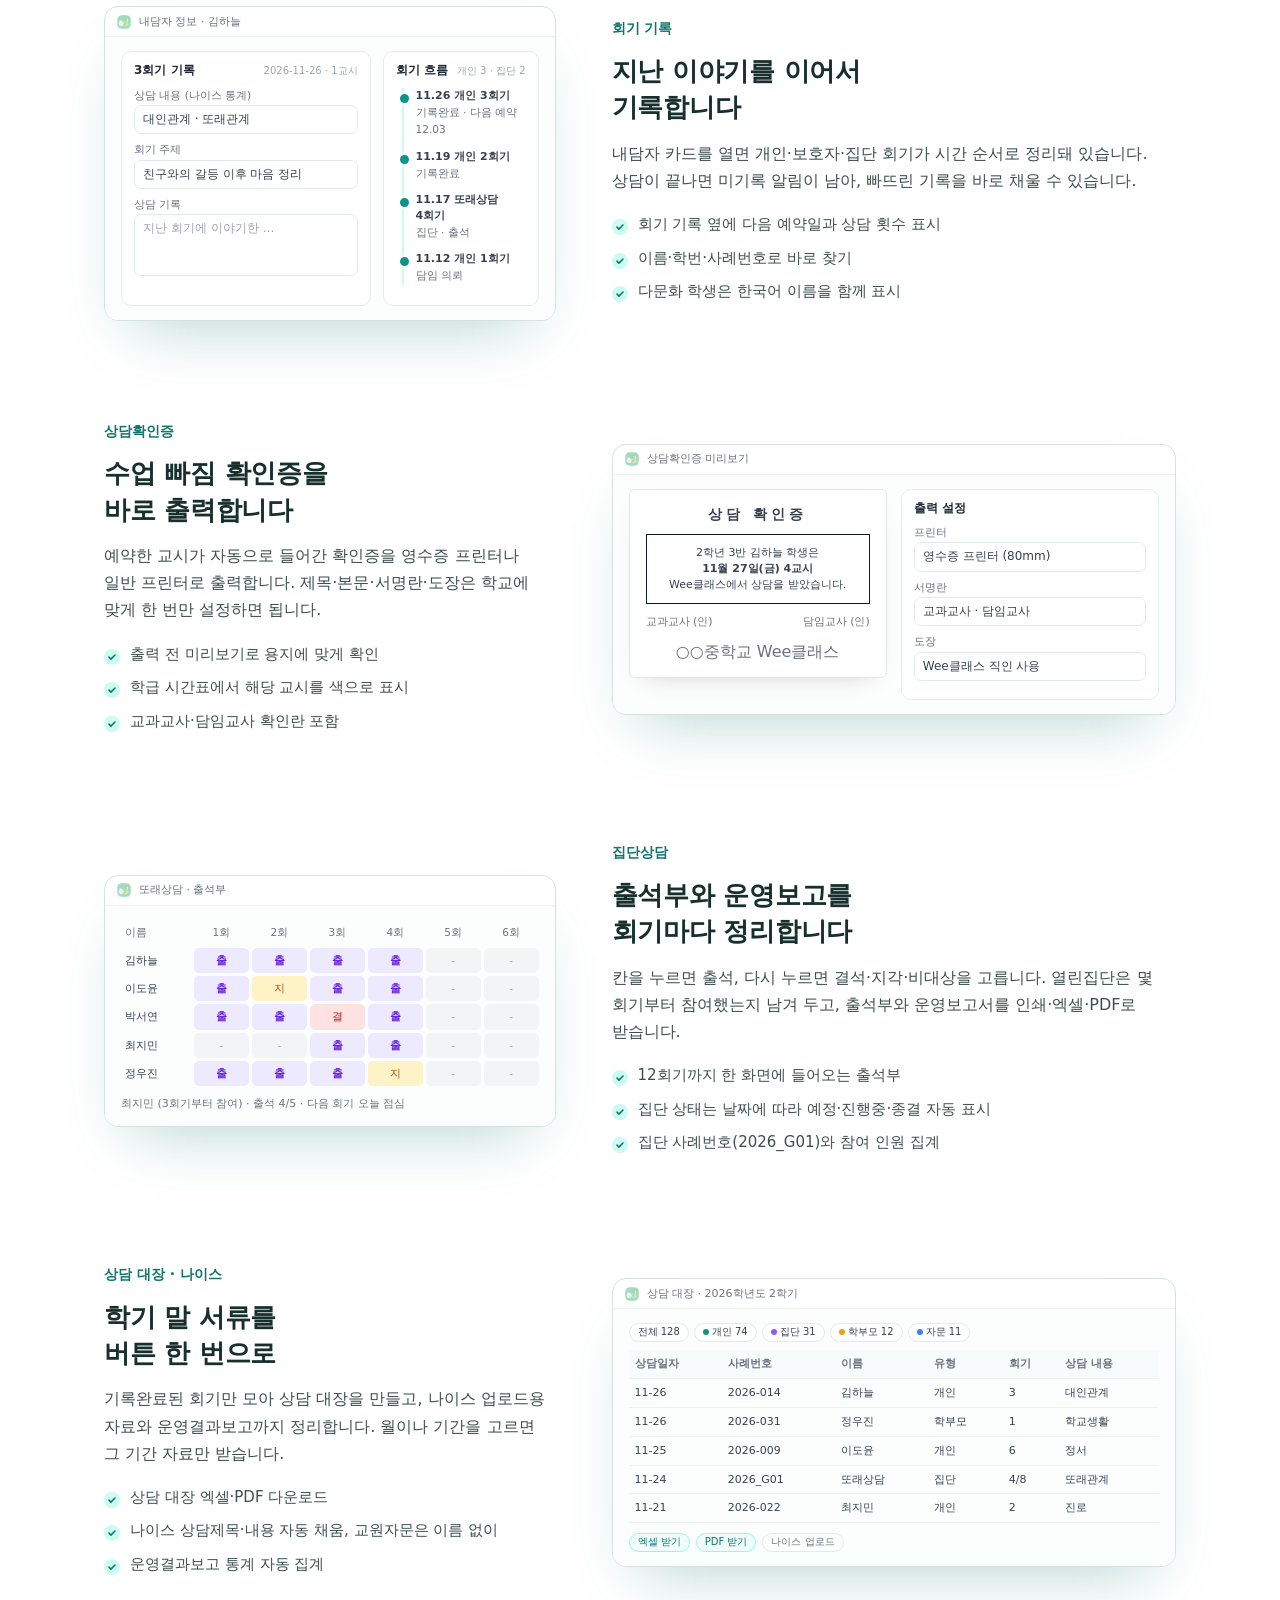
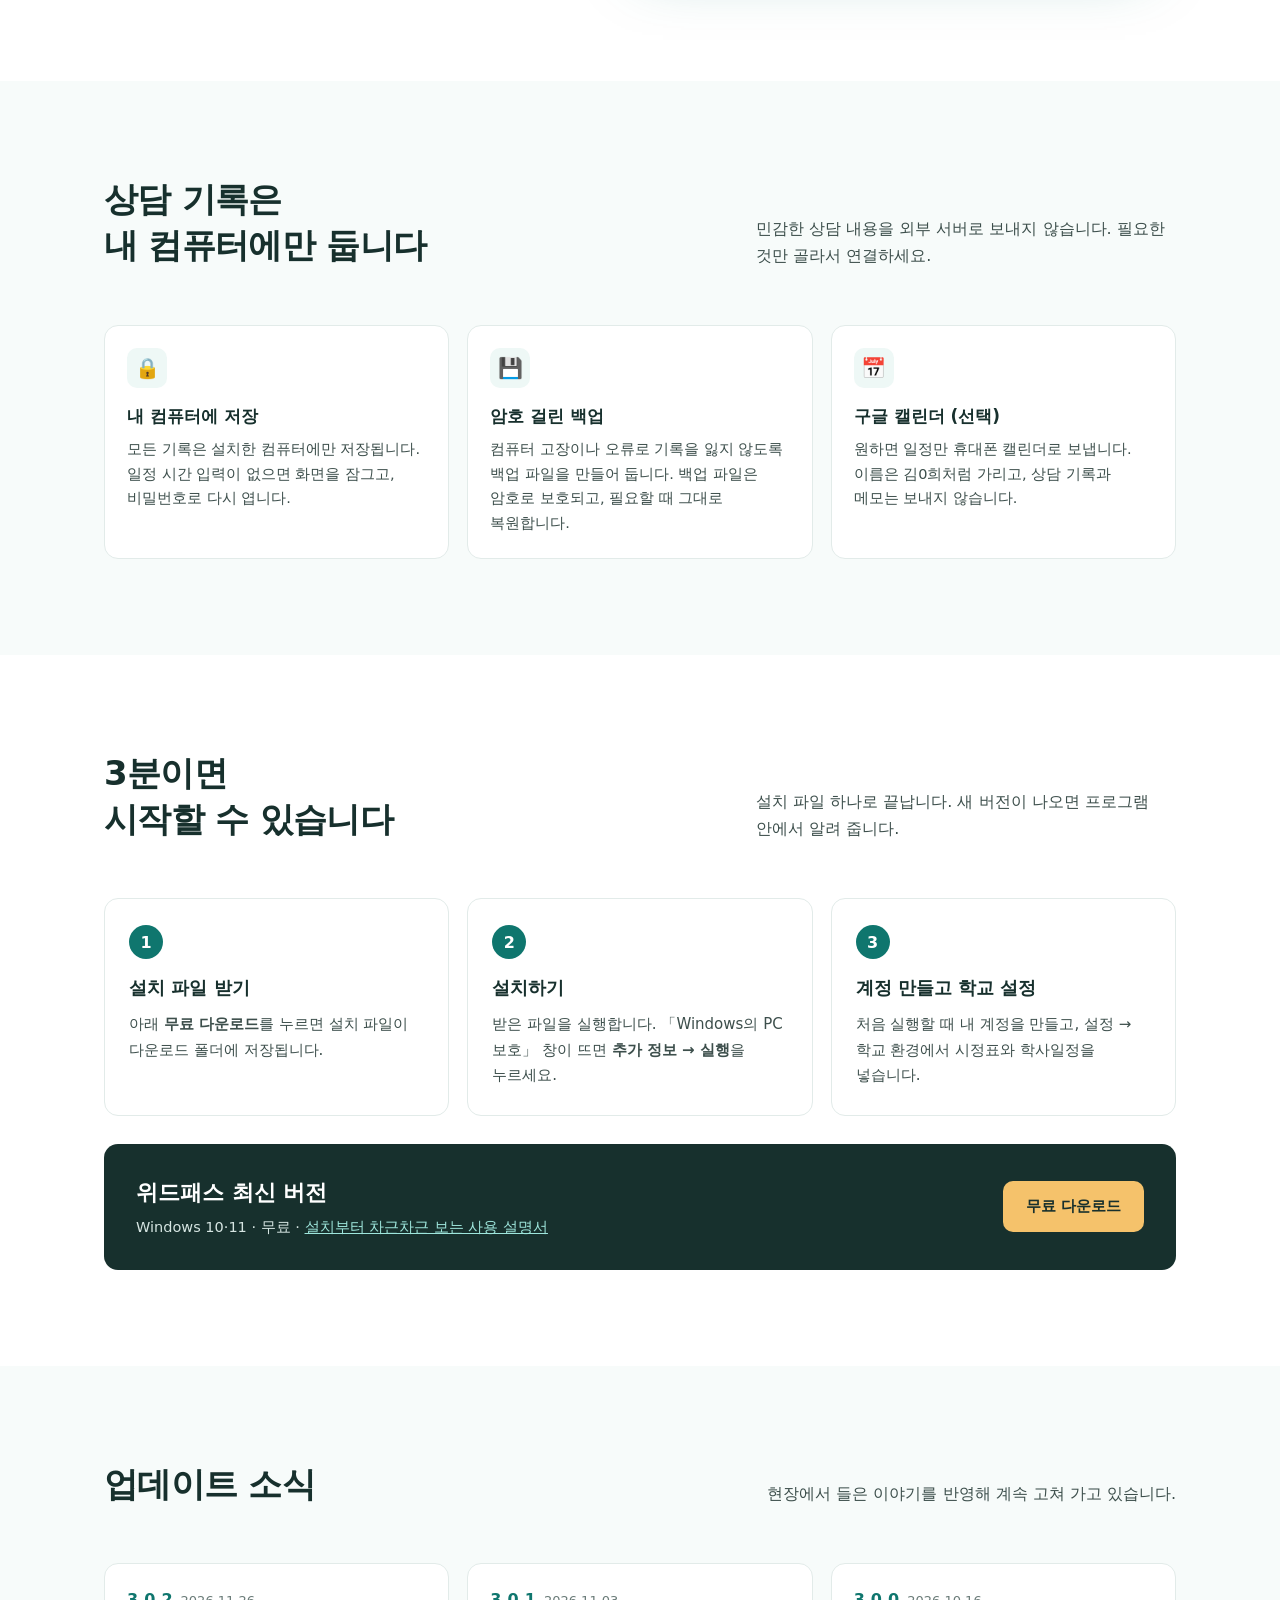
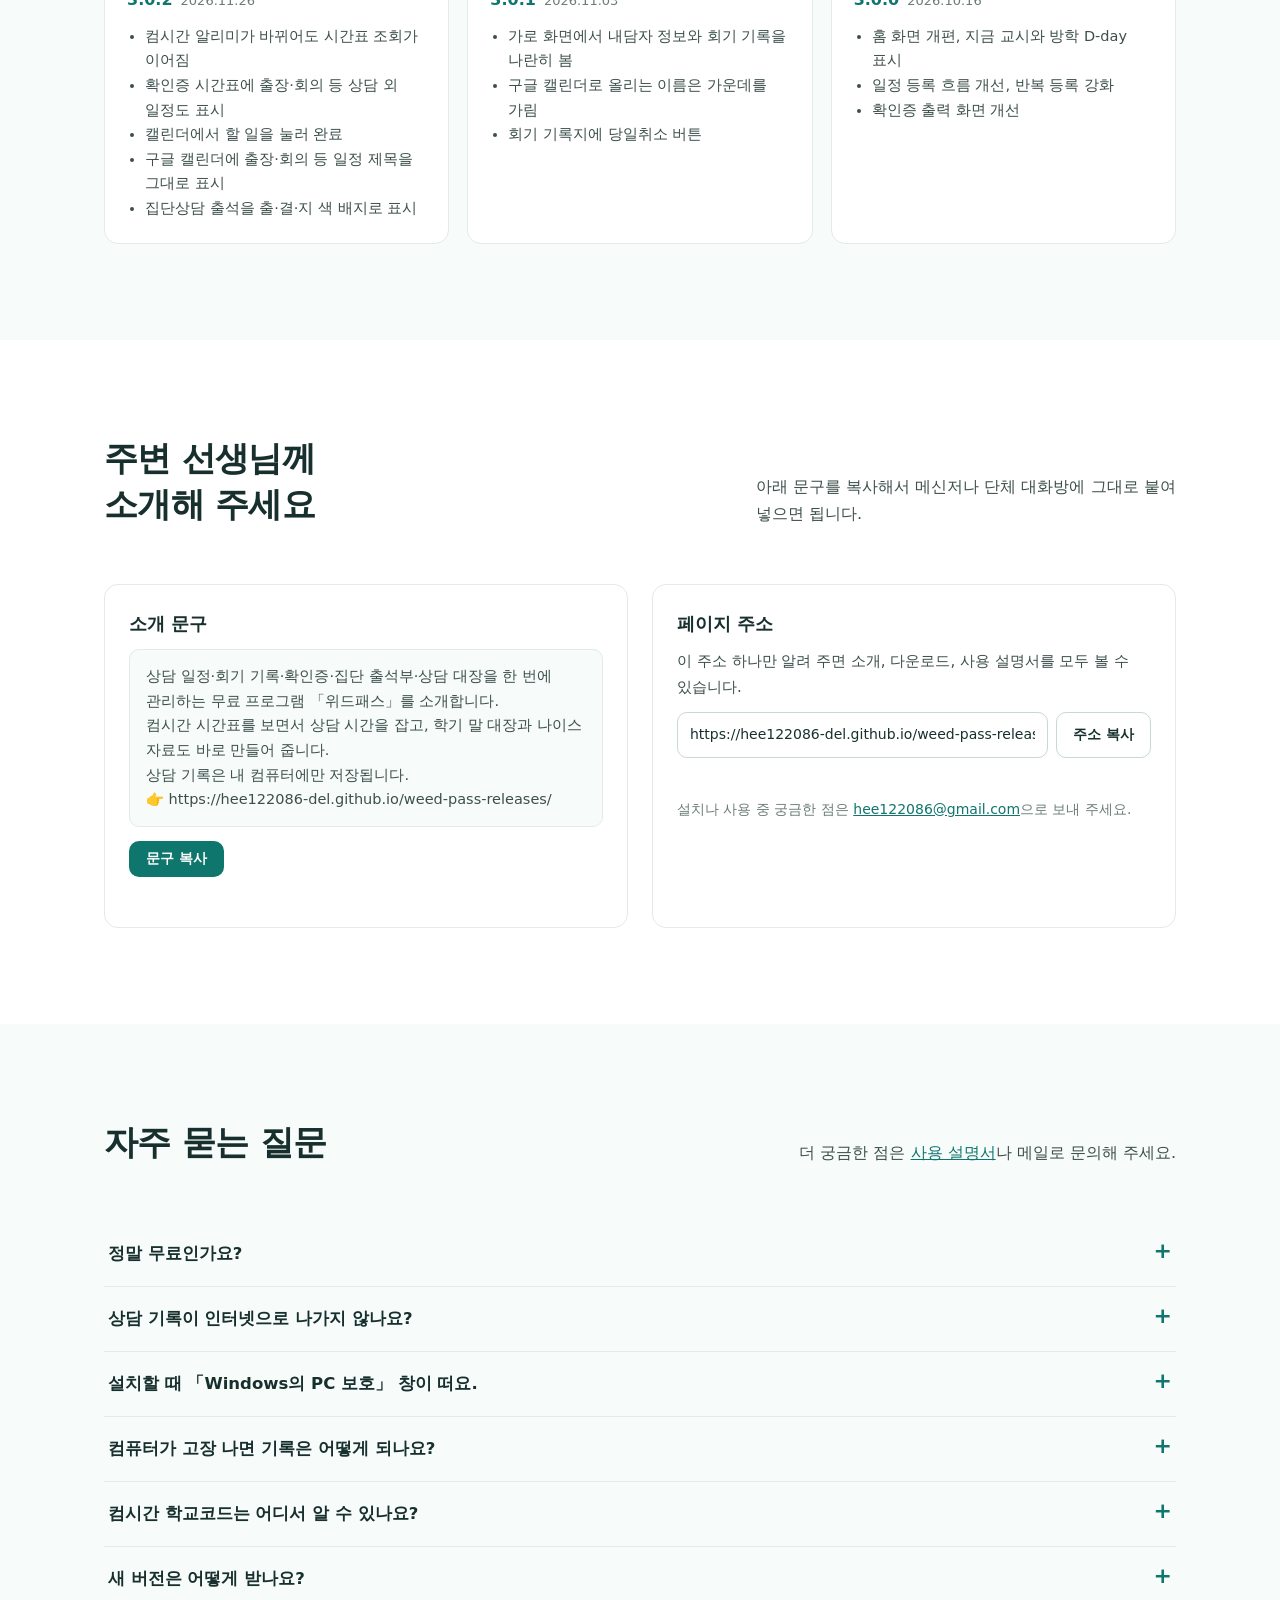
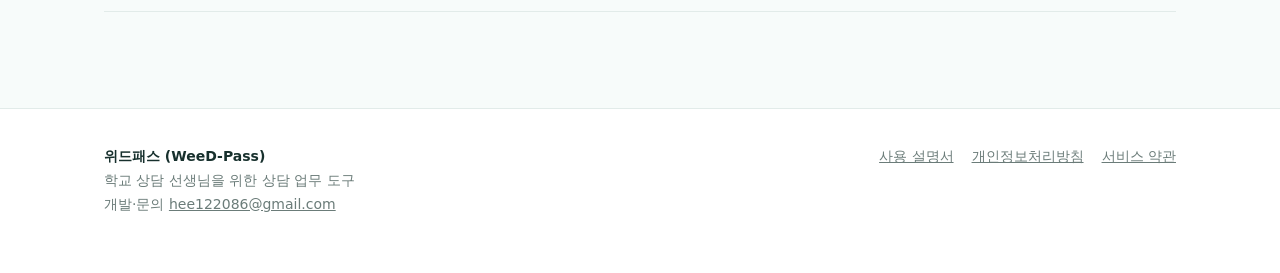
==== commit eb271281: "소개 페이지 갱신" ====
--- a/index.html
+++ b/index.html
@@ -366,6 +366,7 @@
               <li>확인증 시간표에 출장·회의 등 상담 외 일정도 표시</li>
               <li>캘린더에서 할 일을 눌러 완료</li>
               <li>구글 캘린더에 출장·회의 등 일정 제목을 그대로 표시</li>
+              <li>집단상담 출석을 출·결·지 색 배지로 표시</li>
             </ul>
           </article>
           <article>
